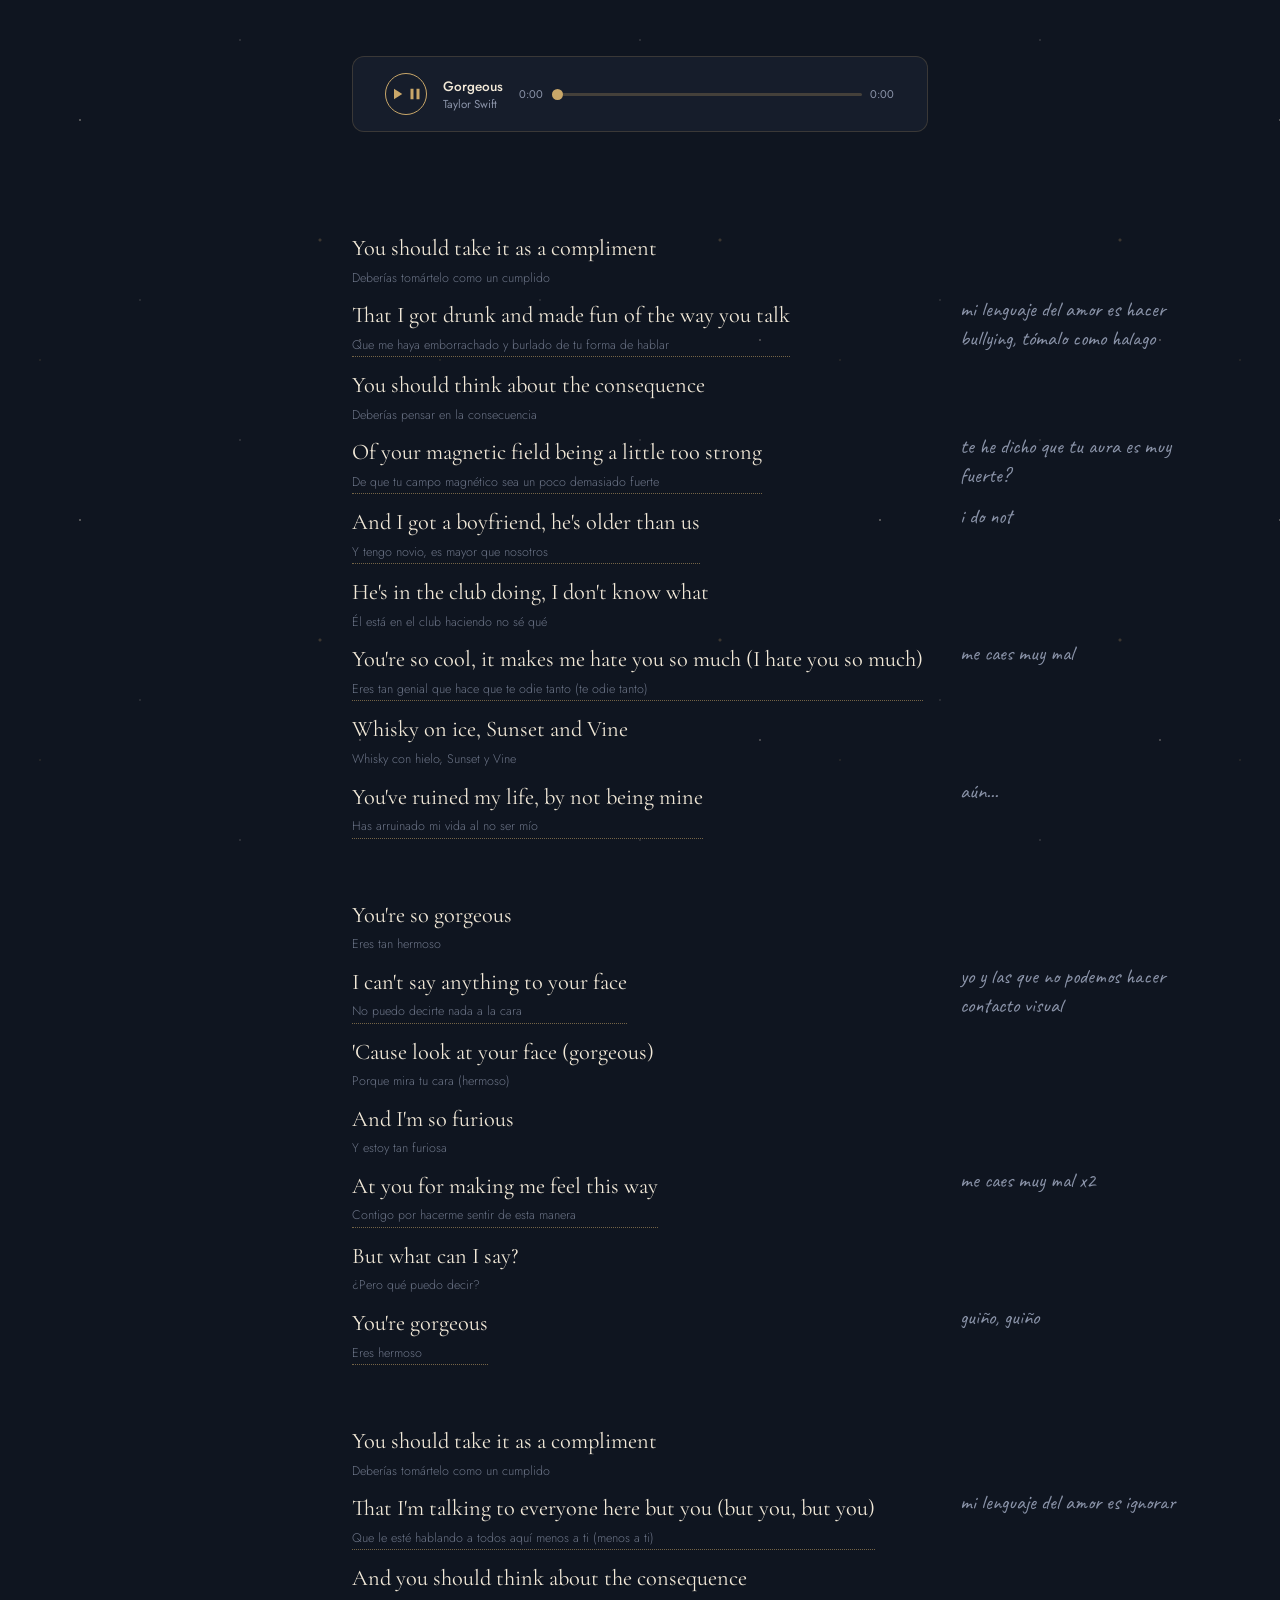
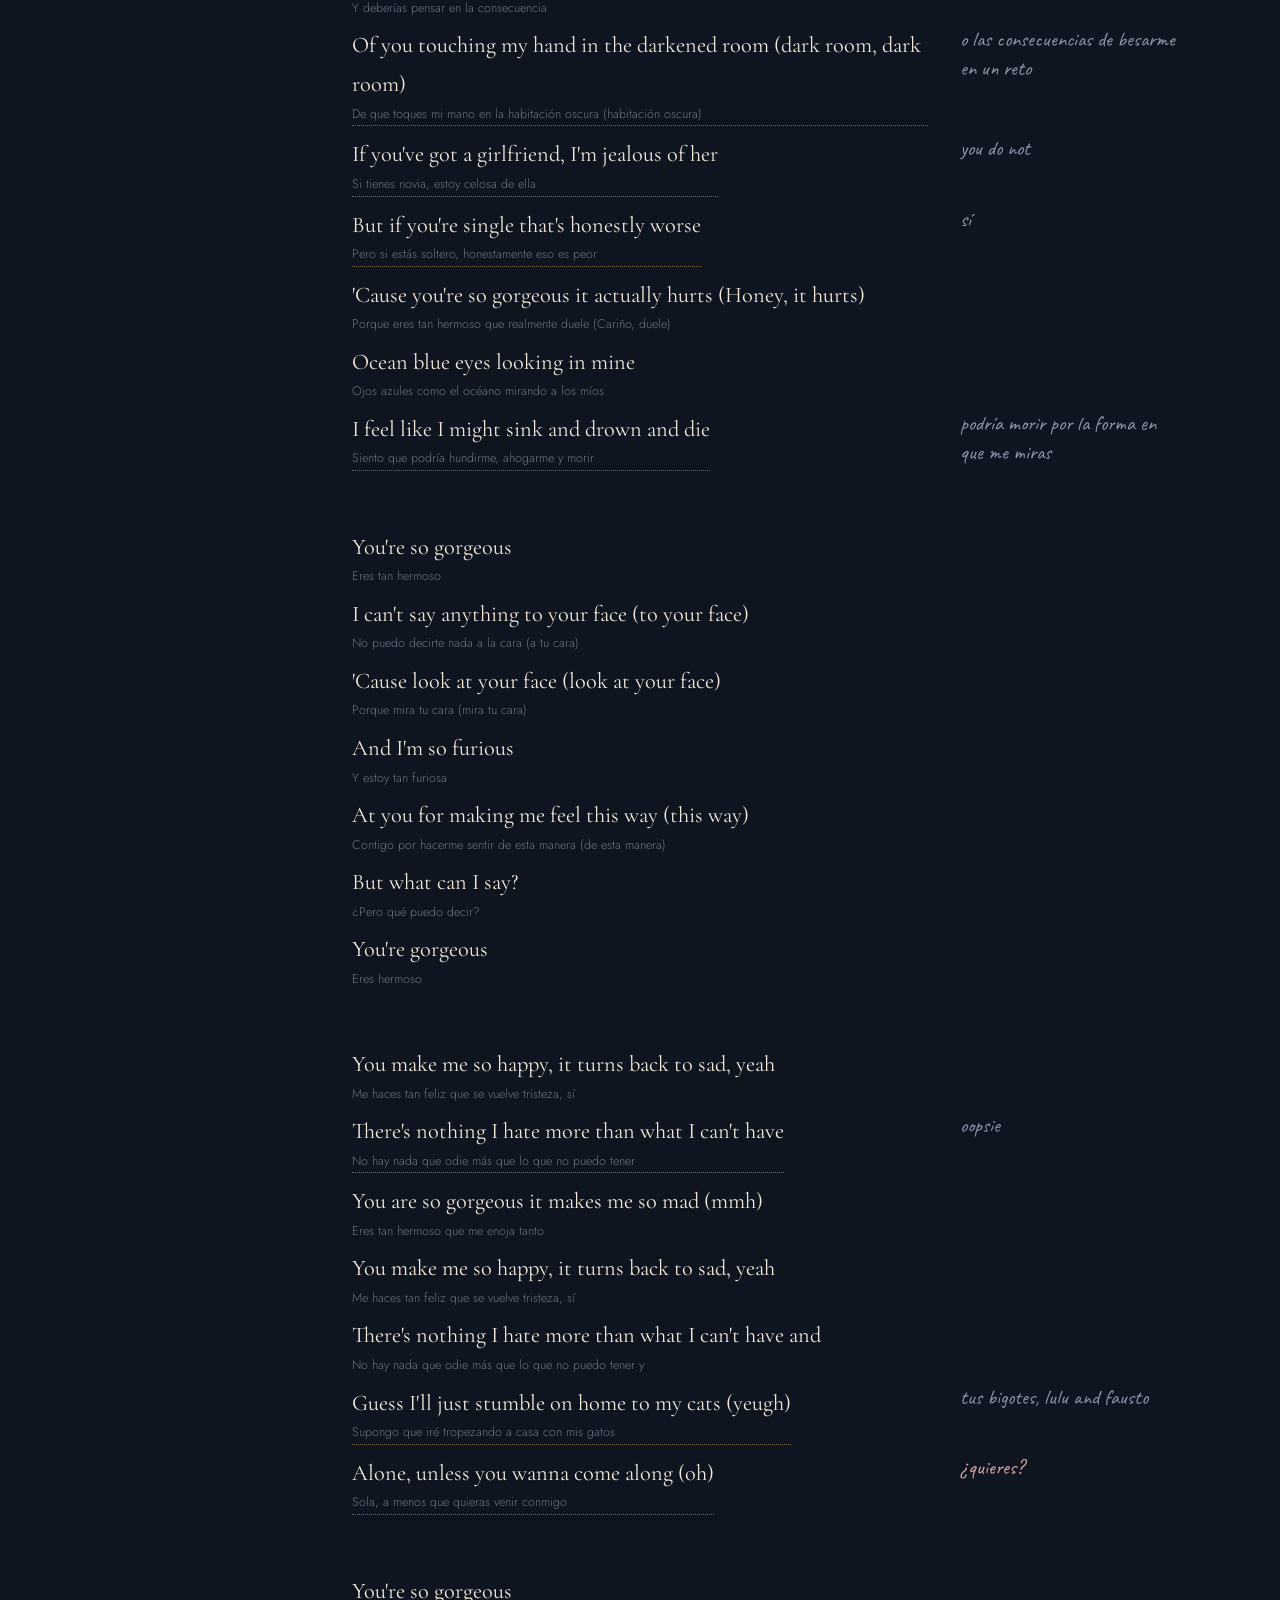
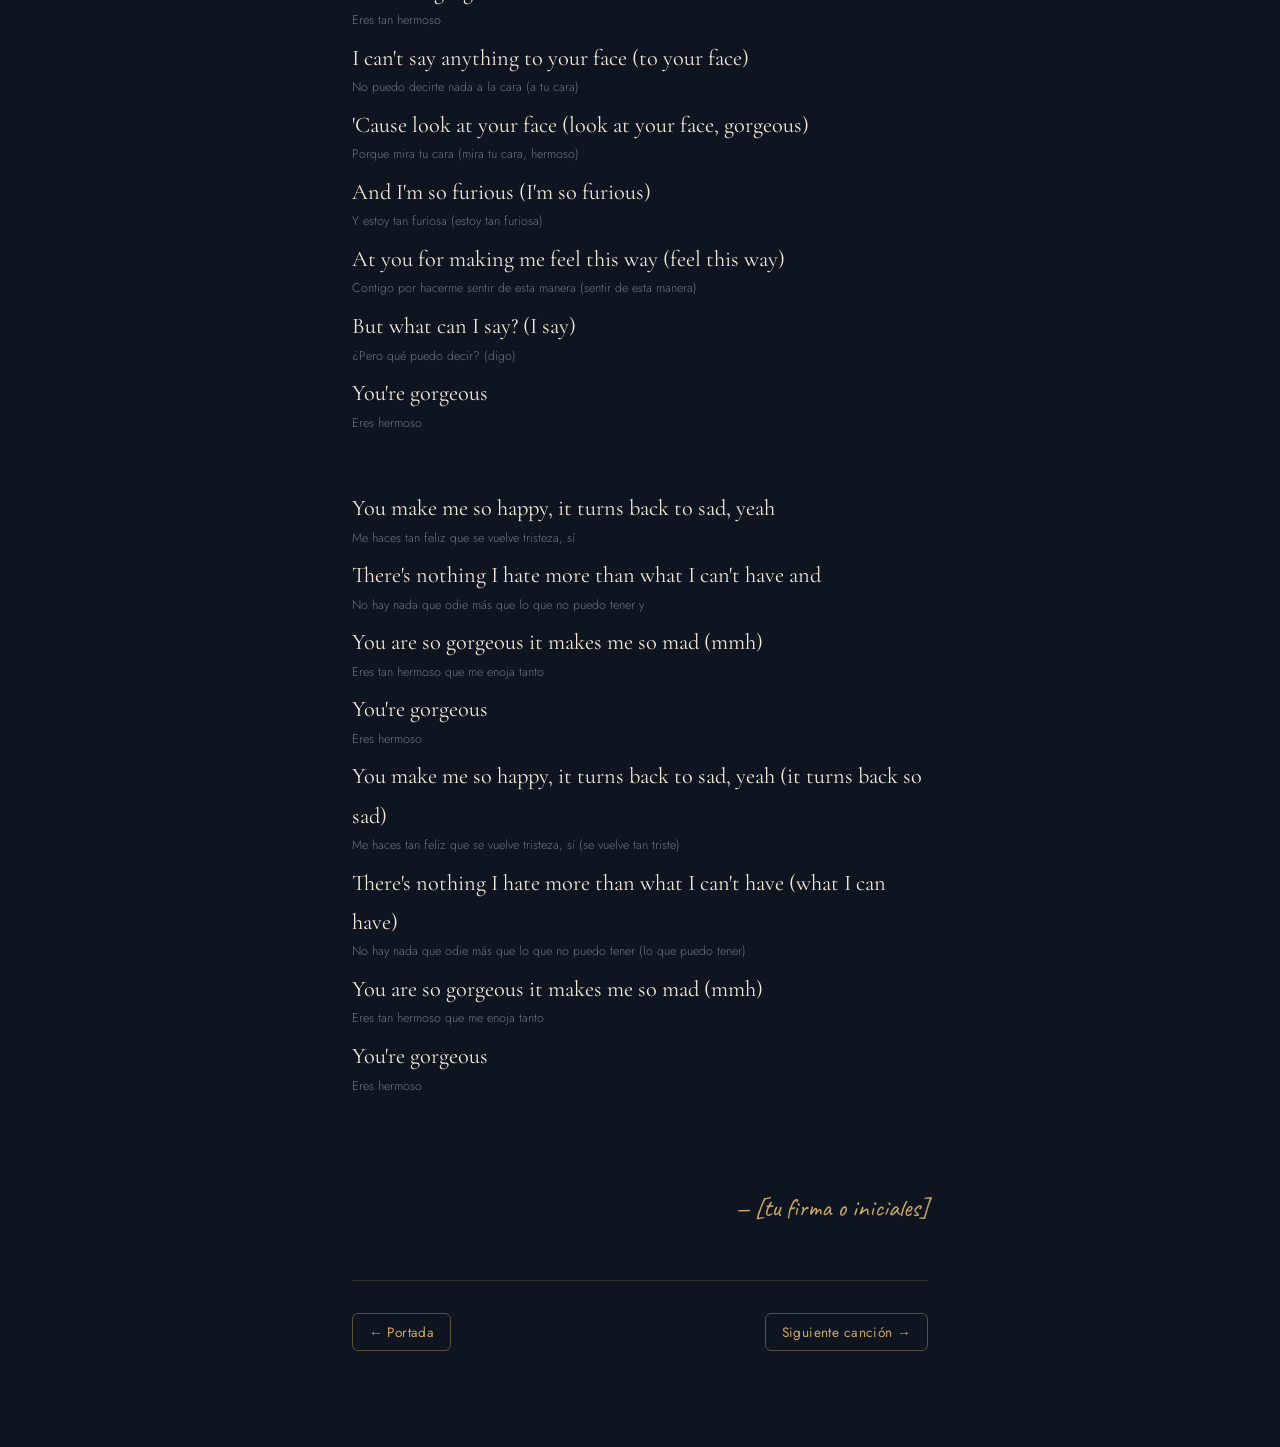
==== cancion-1.html @ 50fd56db "Add files via upload" ====
<!DOCTYPE html>
<html lang="es">
<head>
<meta charset="UTF-8">
<meta name="viewport" content="width=device-width, initial-scale=1.0">
<title>Carta musical — canción 1</title>

<link rel="preconnect" href="https://fonts.googleapis.com">
<link href="https://fonts.googleapis.com/css2?family=Cormorant+Garamond:ital,wght@0,400;0,500;0,600;1,400;1,500&family=Caveat:wght@400;600;700&family=Jost:wght@300;400;500&display=swap" rel="stylesheet">

<link rel="stylesheet" href="style.css">

<!-- Salvaguarda: si JavaScript no carga, el contenido queda visible igual. -->
<script>document.documentElement.classList.add('js');</script>
</head>
<body>

  <div class="fondo-estrellas" aria-hidden="true"></div>

  <main id="carta" class="carta carta--visible">

    <!-- ============================================= -->
    <!-- REPRODUCTOR DE AUDIO                           -->
    <!-- ============================================= -->
    <div class="reproductor" id="reproductor">
      <audio id="audio" src="gorgeous.m4a" preload="metadata"></audio> <!-- CAMBIA la ruta del archivo -->

      <button id="btn-play" class="reproductor__play" aria-label="Reproducir">
        <svg class="icono-play" viewBox="0 0 24 24" width="18" height="18"><path d="M8 5v14l11-7z" fill="currentColor"/></svg>
        <svg class="icono-pausa" viewBox="0 0 24 24" width="18" height="18" hidden><path d="M6 5h4v14H6zM14 5h4v14h-4z" fill="currentColor"/></svg>
      </button>

      <div class="reproductor__info">
        <p class="reproductor__cancion">Gorgeous</p> <!-- CAMBIA -->
        <p class="reproductor__artista">Taylor Swift</p> <!-- CAMBIA -->
      </div>

      <div class="reproductor__barra">
        <span class="reproductor__tiempo" id="tiempo-actual">0:00</span>
        <input type="range" id="progreso" class="reproductor__progreso" value="0" min="0" max="100" aria-label="Progreso de la canción">
        <span class="reproductor__tiempo" id="tiempo-total">0:00</span>
      </div>
    </div>

    <!-- ============================================= -->
    <!-- LETRA CON NOTAS AL MARGEN                      -->
    <!-- Cada .estrofa agrupa versos.                   -->
    <!-- Un verso con nota lleva la clase "verso--nota" -->
    <!-- y un <aside class="nota"> justo después,        -->
    <!-- vinculados por data-nota (mismo valor en ambos) -->
    <!-- ============================================= -->
    <section class="letra">

       <div class="estrofa">
         <p class="verso">You should take it as a compliment<span class="traduccion">Deberías tomártelo como un cumplido</span></p>
         <p class="verso verso--nota" data-nota="1">That I got drunk and made fun of the way you talk<span class="traduccion">Que me haya emborrachado y burlado de tu forma de hablar</span></p>
         <aside class="nota" data-nota="1">mi lenguaje del amor es hacer bullying, tómalo como halago</aside>
         <p class="verso">You should think about the consequence<span class="traduccion">Deberías pensar en la consecuencia</span></p>
         <p class="verso verso--nota" data-nota="2">Of your magnetic field being a little too strong<span class="traduccion">De que tu campo magnético sea un poco demasiado fuerte</span></p>
         <aside class="nota" data-nota="2">te he dicho que tu aura es muy fuerte?</aside>
         <p class="verso verso--nota" data-nota="3">And I got a boyfriend, he's older than us<span class="traduccion">Y tengo novio, es mayor que nosotros</span></p>
         <aside class="nota" data-nota="3">i do not</aside>
         <p class="verso">He's in the club doing, I don't know what<span class="traduccion">Él está en el club haciendo no sé qué</span></p>
         <p class="verso verso--nota" data-nota="4">You're so cool, it makes me hate you so much (I hate you so much)<span class="traduccion">Eres tan genial que hace que te odie tanto (te odie tanto)</span></p>
         <aside class="nota" data-nota="4">me caes muy mal</aside>
         <p class="verso">Whisky on ice, Sunset and Vine<span class="traduccion">Whisky con hielo, Sunset y Vine</span></p>
         <p class="verso verso--nota" data-nota="5">You've ruined my life, by not being mine<span class="traduccion">Has arruinado mi vida al no ser mío</span></p>
         <aside class="nota" data-nota="5">aún...</aside>
       </div>
     
       <div class="estrofa">
         <p class="verso">You're so gorgeous<span class="traduccion">Eres tan hermoso</span></p>
         <p class="verso verso--nota" data-nota="6">I can't say anything to your face<span class="traduccion">No puedo decirte nada a la cara</span></p>
         <aside class="nota" data-nota="6">yo y las que no podemos hacer contacto visual</aside>
         <p class="verso">'Cause look at your face (gorgeous)<span class="traduccion">Porque mira tu cara (hermoso)</span></p>
         <p class="verso">And I'm so furious<span class="traduccion">Y estoy tan furiosa</span></p>
         <p class="verso verso--nota" data-nota="7">At you for making me feel this way<span class="traduccion">Contigo por hacerme sentir de esta manera</span></p>
         <aside class="nota" data-nota="7">me caes muy mal x2</aside>
         <p class="verso">But what can I say?<span class="traduccion">¿Pero qué puedo decir?</span></p>
         <p class="verso verso--nota" data-nota="8">You're gorgeous<span class="traduccion">Eres hermoso</span></p>
         <aside class="nota" data-nota="8">guiño, guiño</aside>
       </div>
     
       <div class="estrofa">
         <p class="verso">You should take it as a compliment<span class="traduccion">Deberías tomártelo como un cumplido</span></p>
         <p class="verso verso--nota" data-nota="9">That I'm talking to everyone here but you (but you, but you)<span class="traduccion">Que le esté hablando a todos aquí menos a ti (menos a ti)</span></p>
         <aside class="nota" data-nota="9">mi lenguaje del amor es ignorar</aside>
         <p class="verso">And you should think about the consequence<span class="traduccion">Y deberías pensar en la consecuencia</span></p>
         <p class="verso verso--nota" data-nota="10">Of you touching my hand in the darkened room (dark room, dark room)<span class="traduccion">De que toques mi mano en la habitación oscura (habitación oscura)</span></p>
         <aside class="nota" data-nota="10">o las consecuencias de besarme en un reto</aside>
         <p class="verso verso--nota" data-nota="11">If you've got a girlfriend, I'm jealous of her<span class="traduccion">Si tienes novia, estoy celosa de ella</span></p>
         <aside class="nota" data-nota="11">you do not</aside>
         <p class="verso verso--nota" data-nota="12">But if you're single that's honestly worse<span class="traduccion">Pero si estás soltero, honestamente eso es peor</span></p>
         <aside class="nota" data-nota="12">sí</aside>
         <p class="verso">'Cause you're so gorgeous it actually hurts (Honey, it hurts)<span class="traduccion">Porque eres tan hermoso que realmente duele (Cariño, duele)</span></p>
         <p class="verso">Ocean blue eyes looking in mine<span class="traduccion">Ojos azules como el océano mirando a los míos</span></p>
         <p class="verso verso--nota" data-nota="13">I feel like I might sink and drown and die<span class="traduccion">Siento que podría hundirme, ahogarme y morir</span></p>
         <aside class="nota" data-nota="13">podría morir por la forma en que me miras</aside>
       </div>
     
       <!-- Coro repetido: mismo patrón que la primera estrofa de coro, sin notas nuevas -->
       <div class="estrofa">
         <p class="verso">You're so gorgeous<span class="traduccion">Eres tan hermoso</span></p>
         <p class="verso">I can't say anything to your face (to your face)<span class="traduccion">No puedo decirte nada a la cara (a tu cara)</span></p>
         <p class="verso">'Cause look at your face (look at your face)<span class="traduccion">Porque mira tu cara (mira tu cara)</span></p>
         <p class="verso">And I'm so furious<span class="traduccion">Y estoy tan furiosa</span></p>
         <p class="verso">At you for making me feel this way (this way)<span class="traduccion">Contigo por hacerme sentir de esta manera (de esta manera)</span></p>
         <p class="verso">But what can I say?<span class="traduccion">¿Pero qué puedo decir?</span></p>
         <p class="verso">You're gorgeous<span class="traduccion">Eres hermoso</span></p>
       </div>
     
       <div class="estrofa">
         <p class="verso">You make me so happy, it turns back to sad, yeah<span class="traduccion">Me haces tan feliz que se vuelve tristeza, sí</span></p>
         <p class="verso verso--nota" data-nota="14">There's nothing I hate more than what I can't have<span class="traduccion">No hay nada que odie más que lo que no puedo tener</span></p>
         <aside class="nota" data-nota="14">oopsie</aside>
         <p class="verso">You are so gorgeous it makes me so mad (mmh)<span class="traduccion">Eres tan hermoso que me enoja tanto</span></p>
         <p class="verso">You make me so happy, it turns back to sad, yeah<span class="traduccion">Me haces tan feliz que se vuelve tristeza, sí</span></p>
         <p class="verso">There's nothing I hate more than what I can't have and<span class="traduccion">No hay nada que odie más que lo que no puedo tener y</span></p>
         <p class="verso verso--nota" data-nota="15">Guess I'll just stumble on home to my cats (yeugh)<span class="traduccion">Supongo que iré tropezando a casa con mis gatos</span></p>
         <aside class="nota" data-nota="15">tus bigotes, lulu and fausto</aside>
         <p class="verso verso--nota" data-nota="16">Alone, unless you wanna come along (oh)<span class="traduccion">Sola, a menos que quieras venir conmigo</span></p>
         <aside class="nota nota--resaltada" data-nota="16">¿quieres?</aside>
       </div>
     
       <!-- Coro final y outro -->
       <div class="estrofa">
         <p class="verso">You're so gorgeous<span class="traduccion">Eres tan hermoso</span></p>
         <p class="verso">I can't say anything to your face (to your face)<span class="traduccion">No puedo decirte nada a la cara (a tu cara)</span></p>
         <p class="verso">'Cause look at your face (look at your face, gorgeous)<span class="traduccion">Porque mira tu cara (mira tu cara, hermoso)</span></p>
         <p class="verso">And I'm so furious (I'm so furious)<span class="traduccion">Y estoy tan furiosa (estoy tan furiosa)</span></p>
         <p class="verso">At you for making me feel this way (feel this way)<span class="traduccion">Contigo por hacerme sentir de esta manera (sentir de esta manera)</span></p>
         <p class="verso">But what can I say? (I say)<span class="traduccion">¿Pero qué puedo decir? (digo)</span></p>
         <p class="verso">You're gorgeous<span class="traduccion">Eres hermoso</span></p>
       </div>
     
       <div class="estrofa">
         <p class="verso">You make me so happy, it turns back to sad, yeah<span class="traduccion">Me haces tan feliz que se vuelve tristeza, sí</span></p>
         <p class="verso">There's nothing I hate more than what I can't have and<span class="traduccion">No hay nada que odie más que lo que no puedo tener y</span></p>
         <p class="verso">You are so gorgeous it makes me so mad (mmh)<span class="traduccion">Eres tan hermoso que me enoja tanto</span></p>
         <p class="verso">You're gorgeous<span class="traduccion">Eres hermoso</span></p>
         <p class="verso">You make me so happy, it turns back to sad, yeah (it turns back so sad)<span class="traduccion">Me haces tan feliz que se vuelve tristeza, sí (se vuelve tan triste)</span></p>
         <p class="verso">There's nothing I hate more than what I can't have (what I can have)<span class="traduccion">No hay nada que odie más que lo que no puedo tener (lo que puedo tener)</span></p>
         <p class="verso">You are so gorgeous it makes me so mad (mmh)<span class="traduccion">Eres tan hermoso que me enoja tanto</span></p>
         <p class="verso">You're gorgeous<span class="traduccion">Eres hermoso</span></p>
       </div>
     
     </section>

    <!-- Cierre de la carta -->
    <footer class="carta__cierre">
      <p class="carta__firma">— [tu firma o iniciales]</p> <!-- CAMBIA -->
    </footer>

    <!-- Navegación entre canciones del mixtape.
         CAMBIA el href si le pones otro nombre al archivo de la siguiente canción. -->
    <nav class="navegacion">
      <a href="index.html" class="navegacion__anterior">← Portada</a>
      <a href="cancion-2.html" class="navegacion__siguiente">Siguiente canción →</a>
    </nav>

  </main>

<script src="script.js"></script>
</body>
</html>
---- style.css ----
/* =================================================================
   CARTA MUSICAL — style.css
   Paleta: nocturno íntimo (azul tinta + dorado tenue + rosa polvo)
   ================================================================= */

/* -----------------------------------------------------------------
   1. VARIABLES DE DISEÑO
   Cambia estos valores para ajustar toda la paleta y tipografía
   desde un solo lugar.
   ----------------------------------------------------------------- */
:root {
  /* Colores */
  --azul-tinta:      #0f1520; /* fondo base */
  --azul-pizarra:    #161d2b; /* fondo de tarjetas / reproductor */
  --dorado:          #c9a769; /* acentos, líneas, sello */
  --crema:           #f2e9d8; /* texto principal */
  --gris-azulado:    #8a93a8; /* texto secundario */
  --rosa-polvo:      #d9a5a0; /* acento de nota resaltada */

  /* Tipografías */
  --fuente-versos:   'Cormorant Garamond', serif;
  --fuente-notas:    'Caveat', cursive;
  --fuente-interfaz: 'Jost', sans-serif;

  /* Ritmo de espaciado */
  --espacio-xs: 0.5rem;
  --espacio-s:  1rem;
  --espacio-m:  2rem;
  --espacio-l:  3.5rem;
  --espacio-xl: 6rem;

  /* Transiciones */
  --ease-suave: cubic-bezier(0.22, 1, 0.36, 1);
}

/* -----------------------------------------------------------------
   2. RESET BÁSICO
   ----------------------------------------------------------------- */
* { margin: 0; padding: 0; box-sizing: border-box; }

html { scroll-behavior: smooth; }

body {
  background: var(--azul-tinta);
  color: var(--crema);
  font-family: var(--fuente-interfaz);
  min-height: 100vh;
  overflow-x: hidden;
  position: relative;
}

/* Respeta la preferencia de reducir movimiento */
@media (prefers-reduced-motion: reduce) {
  *, *::before, *::after {
    animation-duration: 0.01ms !important;
    animation-iteration-count: 1 !important;
    transition-duration: 0.01ms !important;
    scroll-behavior: auto !important;
  }
}

/* -----------------------------------------------------------------
   3. FONDO DE ESTRELLAS
   Textura sutil generada con gradientes radiales repetidos,
   sin necesidad de imágenes externas.
   ----------------------------------------------------------------- */
.fondo-estrellas {
  position: fixed;
  inset: 0;
  z-index: 0;
  pointer-events: none;
  background-image:
    radial-gradient(1.5px 1.5px at 20% 30%, rgba(242,233,216,0.5) 50%, transparent 100%),
    radial-gradient(1px 1px at 60% 10%, rgba(242,233,216,0.35) 50%, transparent 100%),
    radial-gradient(2px 2px at 80% 60%, rgba(201,167,105,0.4) 50%, transparent 100%),
    radial-gradient(1px 1px at 35% 75%, rgba(242,233,216,0.3) 50%, transparent 100%),
    radial-gradient(1.5px 1.5px at 90% 85%, rgba(242,233,216,0.4) 50%, transparent 100%),
    radial-gradient(1px 1px at 10% 90%, rgba(201,167,105,0.3) 50%, transparent 100%);
  background-repeat: repeat;
  background-size: 400px 400px;
  opacity: 0.6;
}

/* =================================================================
   4. PANTALLA 1 — SOBRE SELLADO
   ================================================================= */
.sobre {
  position: relative;
  z-index: 1;
  min-height: 100vh;
  display: flex;
  flex-direction: column;
  align-items: center;
  justify-content: center;
  gap: var(--espacio-m);
  transition: opacity 0.8s var(--ease-suave), visibility 0.8s var(--ease-suave);
}

.sobre--oculto {
  opacity: 0;
  visibility: hidden;
  pointer-events: none;
}

.sobre__cuerpo {
  position: relative;
  width: min(280px, 70vw);
  aspect-ratio: 3 / 2;
}

/* --- Encabezado dentro del sobre: fecha, título, dedicatoria --- */
.sobre__encabezado {
  text-align: center;
  max-width: 480px;
  padding: 0 var(--espacio-m);
}

.sobre__fecha {
  font-family: var(--fuente-interfaz);
  font-size: 0.75rem;
  letter-spacing: 0.1em;
  text-transform: uppercase;
  color: var(--gris-azulado);
  margin-bottom: var(--espacio-s);
}

.sobre__titulo {
  font-family: var(--fuente-versos);
  font-weight: 500;
  font-size: clamp(1.8rem, 5vw, 2.5rem);
  color: var(--crema);
  margin-bottom: var(--espacio-xs);
}

.sobre__subtitulo {
  font-family: var(--fuente-notas);
  font-size: 1.4rem;
  color: var(--dorado);
  margin-bottom: var(--espacio-s);
}

.sobre__dedicatoria {
  font-family: var(--fuente-versos);
  font-style: italic;
  font-size: 1.05rem;
  color: var(--gris-azulado);
  line-height: 1.6;
  max-width: 42ch;
  margin: 0 auto;
}

/* El cuerpo del sobre: un rectángulo con textura de papel oscuro */
.sobre__cuerpo::before {
  content: '';
  position: absolute;
  inset: 0;
  background: linear-gradient(155deg, #1a2233, #131a27);
  border: 1px solid rgba(201, 167, 105, 0.35);
  border-radius: 3px;
  box-shadow: 0 25px 60px -20px rgba(0,0,0,0.7);
}

/* La solapa triangular del sobre */
.sobre__solapa {
  position: absolute;
  top: 0;
  left: 0;
  width: 100%;
  height: 0;
  border-left: calc(min(280px, 70vw) / 2) solid transparent;
  border-right: calc(min(280px, 70vw) / 2) solid transparent;
  border-top: calc(min(280px, 70vw) * 0.62) solid #1e2740;
  filter: drop-shadow(0 8px 12px rgba(0,0,0,0.35));
}

/* El sello de cera, centrado sobre la unión de la solapa */
.sello {
  position: absolute;
  top: 50%;
  left: 50%;
  transform: translate(-50%, -50%);
  width: 64px;
  height: 64px;
  border-radius: 50%;
  border: none;
  background: radial-gradient(circle at 35% 30%, #b9503f, #7a2e22 75%);
  box-shadow:
    0 6px 14px rgba(0,0,0,0.5),
    inset 0 -4px 8px rgba(0,0,0,0.35),
    inset 0 3px 6px rgba(255,255,255,0.15);
  cursor: pointer;
  display: flex;
  align-items: center;
  justify-content: center;
  z-index: 2;
  transition: transform 0.3s var(--ease-suave);
}

.sello:hover { transform: translate(-50%, -50%) scale(1.06); }
.sello:focus-visible { outline: 2px solid var(--dorado); outline-offset: 4px; }

.sello__inicial {
  font-family: var(--fuente-versos);
  font-weight: 600;
  font-size: 1.6rem;
  color: rgba(242, 233, 216, 0.85);
}

/* Animación de ruptura: el sello se parte y se desvanece */
.sello--roto {
  animation: romper-sello 0.6s var(--ease-suave) forwards;
  pointer-events: none;
}

@keyframes romper-sello {
  0%   { transform: translate(-50%, -50%) scale(1); opacity: 1; }
  40%  { transform: translate(-50%, -50%) scale(1.15) rotate(-4deg); }
  100% { transform: translate(-50%, -50%) scale(0.4) rotate(8deg); opacity: 0; }
}

.sobre__pista {
  font-size: 0.8rem;
  letter-spacing: 0.08em;
  text-transform: uppercase;
  color: var(--gris-azulado);
}

/* =================================================================
   5. PANTALLA 2 — LA CARTA
   ================================================================= */
.carta {
  position: relative;
  z-index: 1;
  max-width: 640px;
  margin: 0 auto;
  padding: var(--espacio-l) var(--espacio-m) var(--espacio-xl);
  opacity: 0;
  transform: translateY(24px);
  transition: opacity 1s var(--ease-suave), transform 1s var(--ease-suave);
}

.carta--visible {
  opacity: 1;
  transform: translateY(0);
}

/* --- Reproductor --- */
.reproductor {
  display: flex;
  align-items: center;
  gap: var(--espacio-s);
  background: var(--azul-pizarra);
  border: 1px solid rgba(201, 167, 105, 0.2);
  border-radius: 12px;
  padding: var(--espacio-s) var(--espacio-m);
  margin-bottom: var(--espacio-xl);
  position: sticky;
  top: var(--espacio-s);
  backdrop-filter: blur(6px);
  z-index: 5;
}

.reproductor__play {
  flex-shrink: 0;
  width: 42px;
  height: 42px;
  border-radius: 50%;
  border: 1px solid var(--dorado);
  background: transparent;
  color: var(--dorado);
  display: flex;
  align-items: center;
  justify-content: center;
  cursor: pointer;
  transition: background 0.25s var(--ease-suave), color 0.25s var(--ease-suave);
}

.reproductor__play:hover {
  background: var(--dorado);
  color: var(--azul-tinta);
}

.reproductor__play:focus-visible { outline: 2px solid var(--dorado); outline-offset: 3px; }

.reproductor__info {
  flex-shrink: 0;
  min-width: 0;
  max-width: 110px;
}

.reproductor__cancion {
  font-size: 0.85rem;
  font-weight: 500;
  white-space: nowrap;
  overflow: hidden;
  text-overflow: ellipsis;
}

.reproductor__artista {
  font-size: 0.72rem;
  color: var(--gris-azulado);
  white-space: nowrap;
  overflow: hidden;
  text-overflow: ellipsis;
}

.reproductor__barra {
  flex: 1;
  display: flex;
  align-items: center;
  gap: var(--espacio-xs);
}

.reproductor__tiempo {
  font-size: 0.7rem;
  color: var(--gris-azulado);
  min-width: 2.2em;
}

.reproductor__progreso {
  flex: 1;
  -webkit-appearance: none;
  appearance: none;
  height: 3px;
  border-radius: 2px;
  background: rgba(201, 167, 105, 0.25);
  cursor: pointer;
}

.reproductor__progreso::-webkit-slider-thumb {
  -webkit-appearance: none;
  width: 11px;
  height: 11px;
  border-radius: 50%;
  background: var(--dorado);
  cursor: pointer;
}

.reproductor__progreso::-moz-range-thumb {
  width: 11px;
  height: 11px;
  border-radius: 50%;
  background: var(--dorado);
  border: none;
  cursor: pointer;
}

/* --- Letra --- */
.letra {
  display: flex;
  flex-direction: column;
  gap: var(--espacio-l);
}

.estrofa {
  display: flex;
  flex-direction: column;
  gap: var(--espacio-xs);
}

.verso {
  font-family: var(--fuente-versos);
  font-size: clamp(1.15rem, 2.4vw, 1.4rem);
  line-height: 1.75;
  color: var(--crema);
}

/* Animación de aparición al hacer scroll: SOLO se oculta de entrada si
   confirmamos (vía la clase "js" en <html>) que el script va a correr
   y a mostrarlo de nuevo. Si JS no carga, el verso queda visible siempre. */
html.js .verso {
  opacity: 0;
  transform: translateY(14px);
  transition: opacity 0.7s var(--ease-suave), transform 0.7s var(--ease-suave);
}

.verso--visible {
  opacity: 1;
  transform: translateY(0);
}

/* Se usa "html.js" también aquí para igualar y superar la especificidad
   de "html.js .verso" de arriba; si no, esta regla pierde el pulso
   y el verso se queda invisible aunque tenga la clase --visible. */
html.js .verso.verso--visible {
  opacity: 1;
  transform: translateY(0);
}

/* Verso con nota asociada: subrayado punteado dorado, sutil */
.verso--nota {
  position: relative;
  cursor: pointer;
  border-bottom: 1px dotted rgba(201, 167, 105, 0.55);
  padding-bottom: 2px;
  width: fit-content;
  transition: color 0.25s var(--ease-suave), border-color 0.25s var(--ease-suave);
}

/* Traducción pequeña debajo de cada verso, en la fuente de interfaz
   para diferenciarla visualmente de la letra original */
.traduccion {
  display: block;
  font-family: var(--fuente-interfaz);
  font-size: 0.78rem;
  font-weight: 300;
  font-style: normal;
  color: var(--gris-azulado);
  opacity: 0.75;
  margin-top: 0.15rem;
  line-height: 1.4;
}

.verso--nota:hover,
.verso--nota:focus-visible {
  color: var(--dorado);
  border-color: var(--dorado);
}

/* --- Notas --- */
.nota {
  font-family: var(--fuente-notas);
  font-size: 1.3rem;
  line-height: 1.4;
  color: var(--gris-azulado);
  max-width: 34ch;
}

/* Igual que con .verso: sin JS, la nota se ve directamente, sin toggle */
html.js .nota {
  opacity: 0;
  transform: translateY(8px);
  max-height: 0;
  overflow: hidden;
  transition: opacity 0.5s var(--ease-suave), transform 0.5s var(--ease-suave), max-height 0.5s var(--ease-suave);
}

.nota--abierta {
  opacity: 1;
  transform: translateY(0);
  max-height: 200px;
}

/* Mismo arreglo de especificidad que .verso--visible */
html.js .nota.nota--abierta {
  opacity: 1;
  transform: translateY(0);
  max-height: 200px;
}

.nota--resaltada { color: var(--rosa-polvo); }

/* En escritorio: las notas se mueven al margen derecho, como comentarios de Word */
@media (min-width: 900px) {
  .letra { position: relative; }

  .nota {
    position: absolute;
    left: calc(100% + var(--espacio-m));
    width: 220px;
    max-width: none;
    max-height: none;
    /* En escritorio la nota siempre existe en el flujo del margen;
       solo el opacity/transform controlan su aparición al hacer scroll */
  }
}

/* --- Recuerdos (imágenes / GIFs entre estrofas) --- */
.recuerdo {
  align-self: center;
  max-width: 240px;
  background: var(--crema);
  padding: var(--espacio-xs) var(--espacio-xs) var(--espacio-m);
  box-shadow: 0 20px 40px -15px rgba(0,0,0,0.6);
}

/* Igual que con .verso y .nota: sin JS, la imagen se ve directamente */
html.js .recuerdo {
  opacity: 0;
  transform: translateY(20px) rotate(0deg);
  transition: opacity 0.8s var(--ease-suave), transform 0.8s var(--ease-suave);
}

.recuerdo--visible { opacity: 1; }

/* Mismo arreglo de especificidad que .verso--visible y .nota--abierta */
html.js .recuerdo.recuerdo--visible { opacity: 1; }

.recuerdo--rotada-izq.recuerdo--visible { transform: rotate(-4deg); }
.recuerdo--rotada-der.recuerdo--visible { transform: rotate(3deg); }

html.js .recuerdo--rotada-izq.recuerdo--visible { transform: rotate(-4deg); }
html.js .recuerdo--rotada-der.recuerdo--visible { transform: rotate(3deg); }

.recuerdo img {
  width: 100%;
  display: block;
  filter: sepia(0.15) saturate(0.9);
}

.recuerdo figcaption {
  font-family: var(--fuente-notas);
  font-size: 1.1rem;
  color: #2a2620;
  text-align: center;
  margin-top: var(--espacio-xs);
}

/* --- Cierre --- */
.carta__cierre {
  margin-top: var(--espacio-xl);
  text-align: right;
}

.carta__firma {
  font-family: var(--fuente-notas);
  font-size: 1.6rem;
  color: var(--dorado);
}

/* --- Navegación entre canciones --- */
.navegacion {
  display: flex;
  justify-content: space-between;
  align-items: center;
  margin-top: var(--espacio-l);
  padding-top: var(--espacio-m);
  border-top: 1px solid rgba(201, 167, 105, 0.2);
}

.navegacion__anterior,
.navegacion__siguiente {
  font-family: var(--fuente-interfaz);
  font-size: 0.85rem;
  letter-spacing: 0.03em;
  color: var(--dorado);
  text-decoration: none;
  padding: var(--espacio-xs) var(--espacio-s);
  border: 1px solid rgba(201, 167, 105, 0.4);
  border-radius: 6px;
  transition: background 0.25s var(--ease-suave), color 0.25s var(--ease-suave);
}

.navegacion__anterior:hover,
.navegacion__siguiente:hover {
  background: var(--dorado);
  color: var(--azul-tinta);
}

/* Si solo hay un enlace (ej. "siguiente" en la primera página, sin "anterior"),
   lo empuja hacia la derecha en vez de dejarlo pegado a la izquierda */
.navegacion__siguiente:only-child {
  margin-left: auto;
}

/* =================================================================
   6. RESPONSIVE — ajustes para móvil
   ================================================================= */
@media (max-width: 899px) {
  .carta { padding-left: var(--espacio-s); padding-right: var(--espacio-s); }

  /* En móvil la nota aparece debajo del verso al tocarlo, no al margen */
  .nota {
    margin-top: var(--espacio-xs);
    margin-bottom: var(--espacio-s);
    border-left: 2px solid var(--dorado);
    padding-left: var(--espacio-s);
  }
}

@media (max-width: 420px) {
  .reproductor__info { max-width: 80px; }
  .sello { width: 56px; height: 56px; }
}
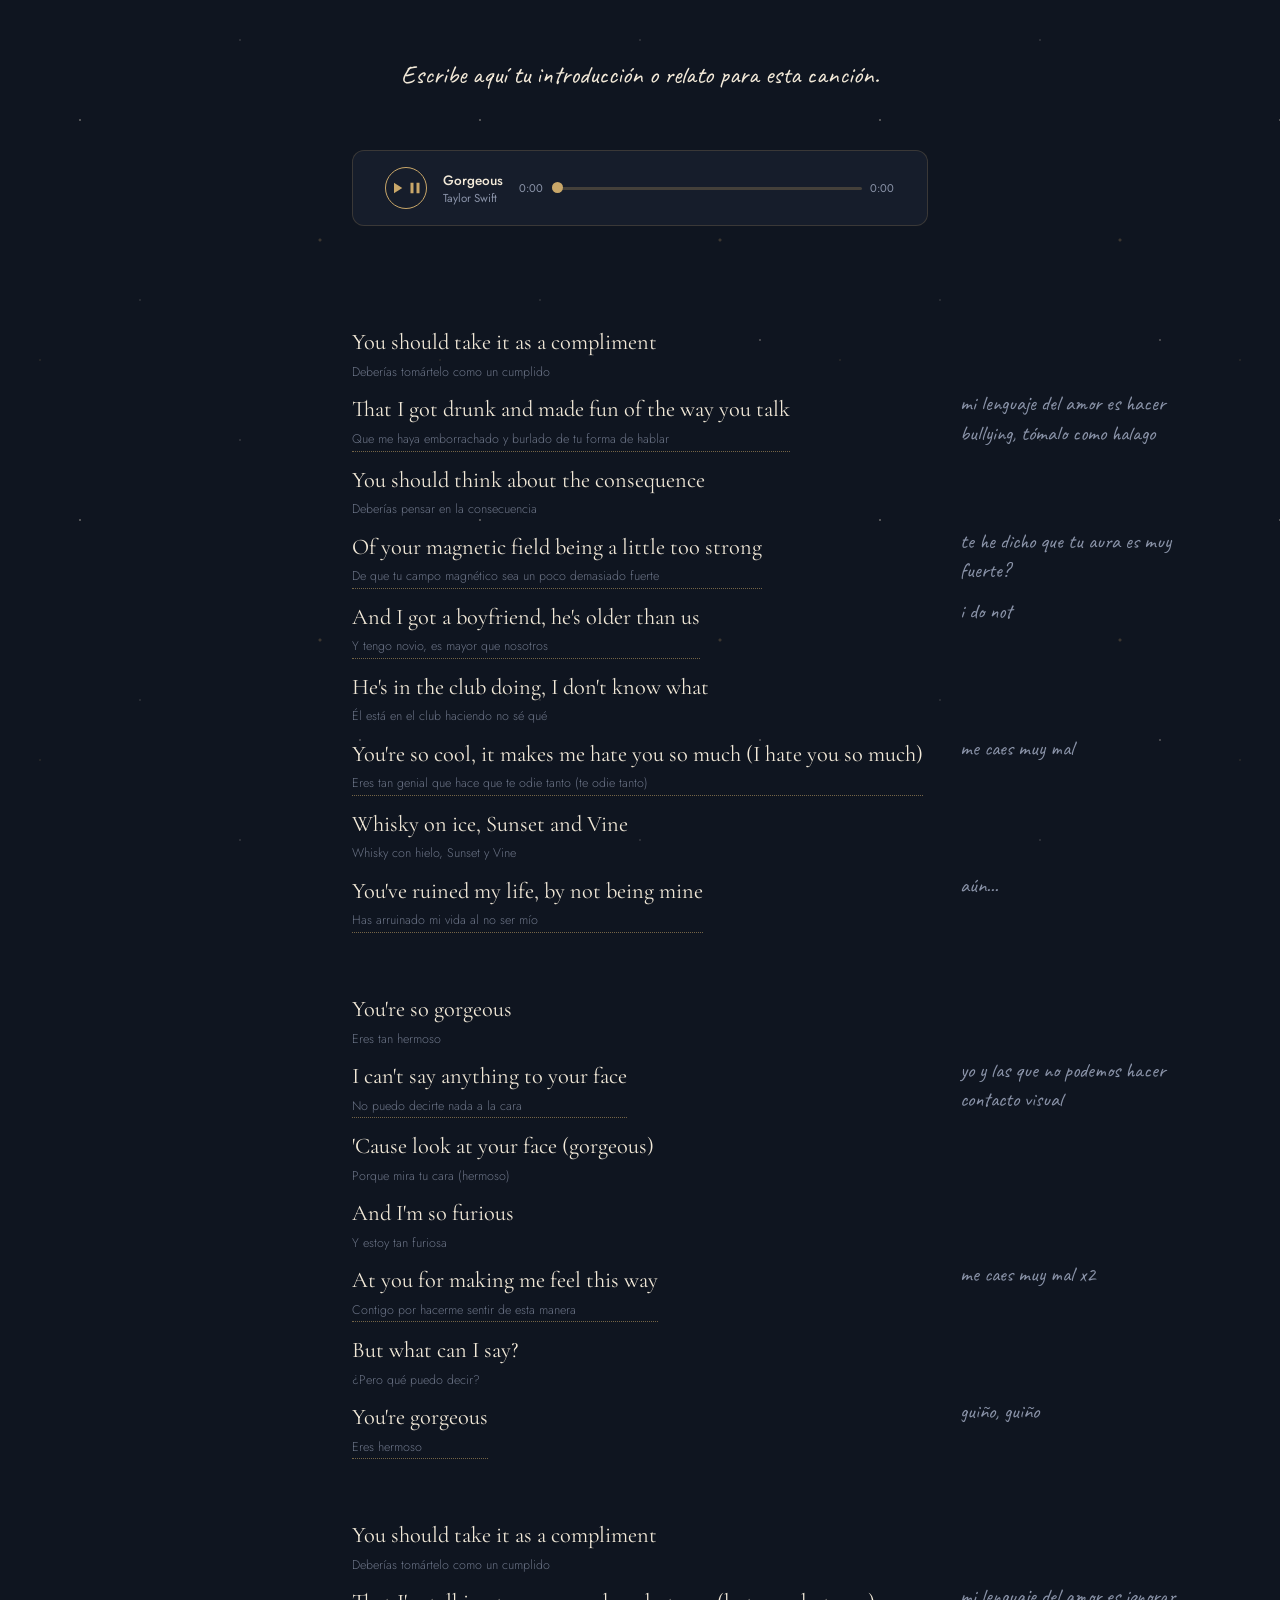
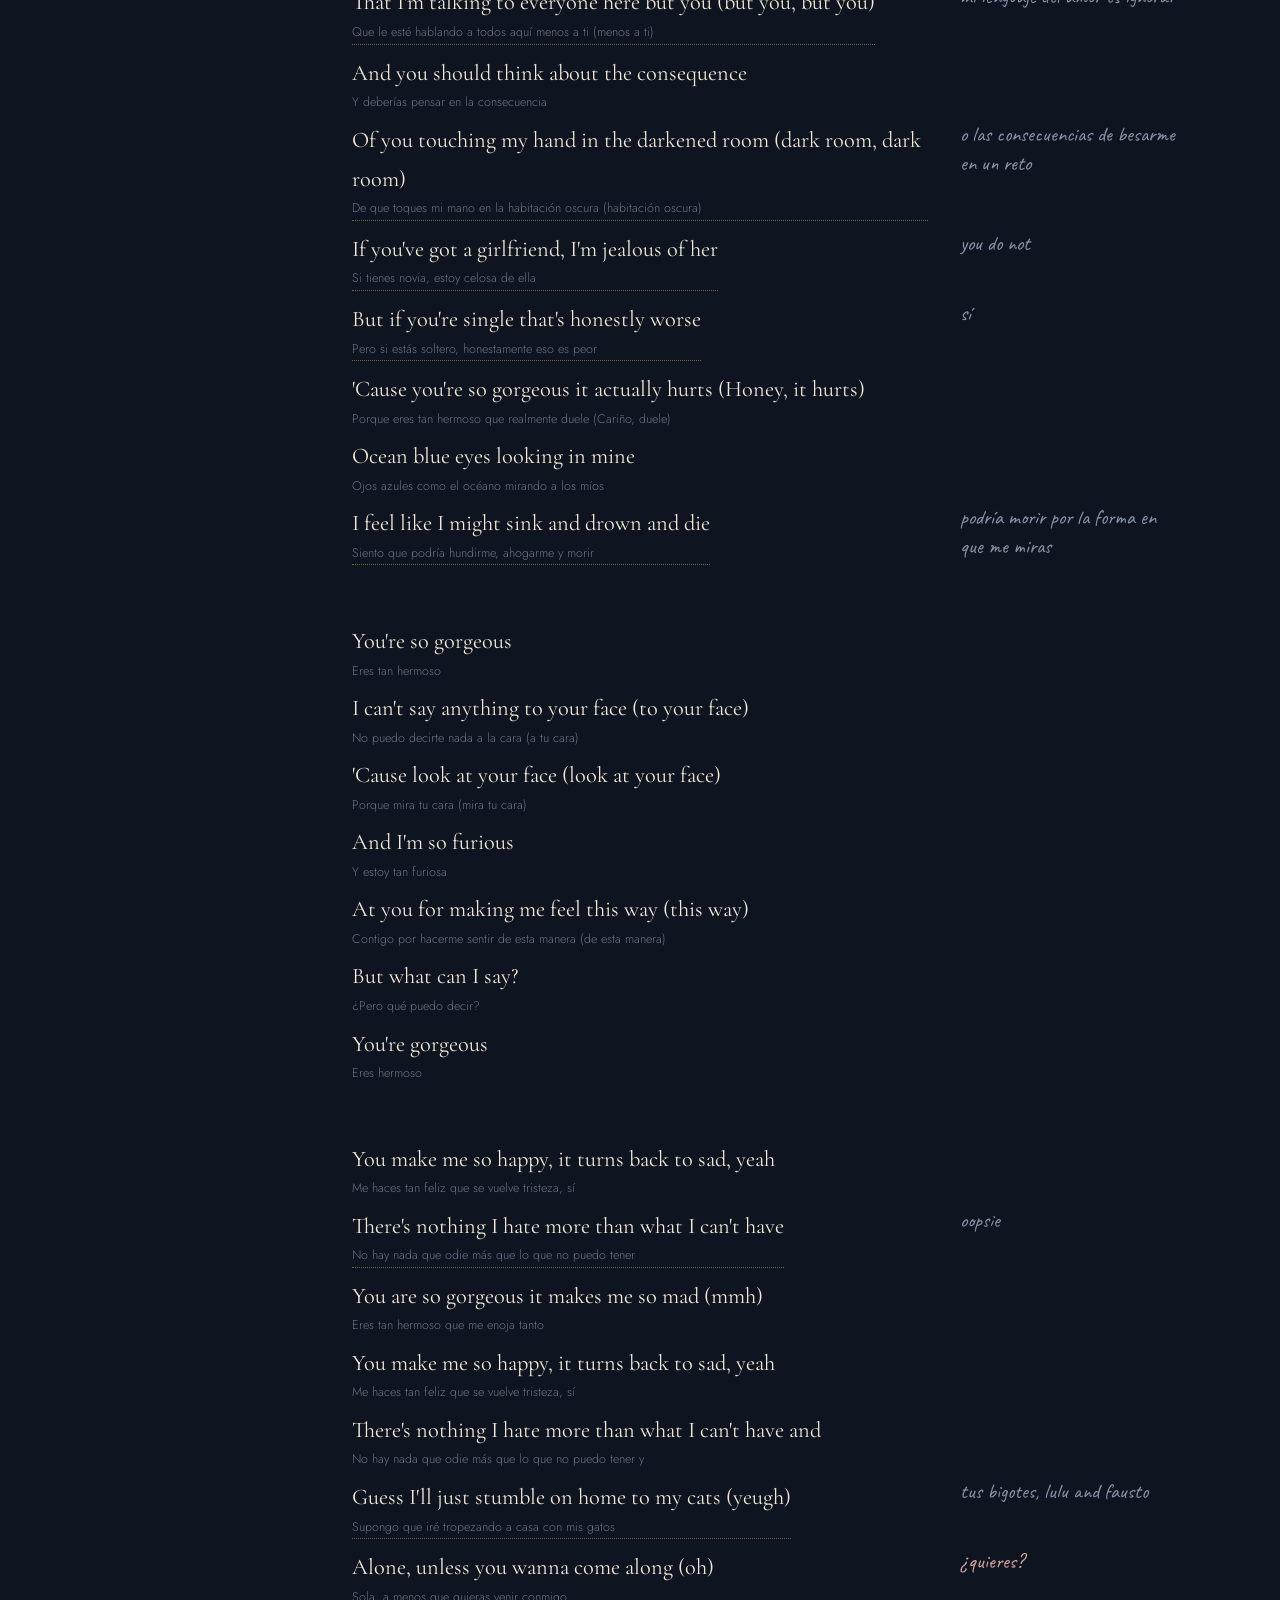
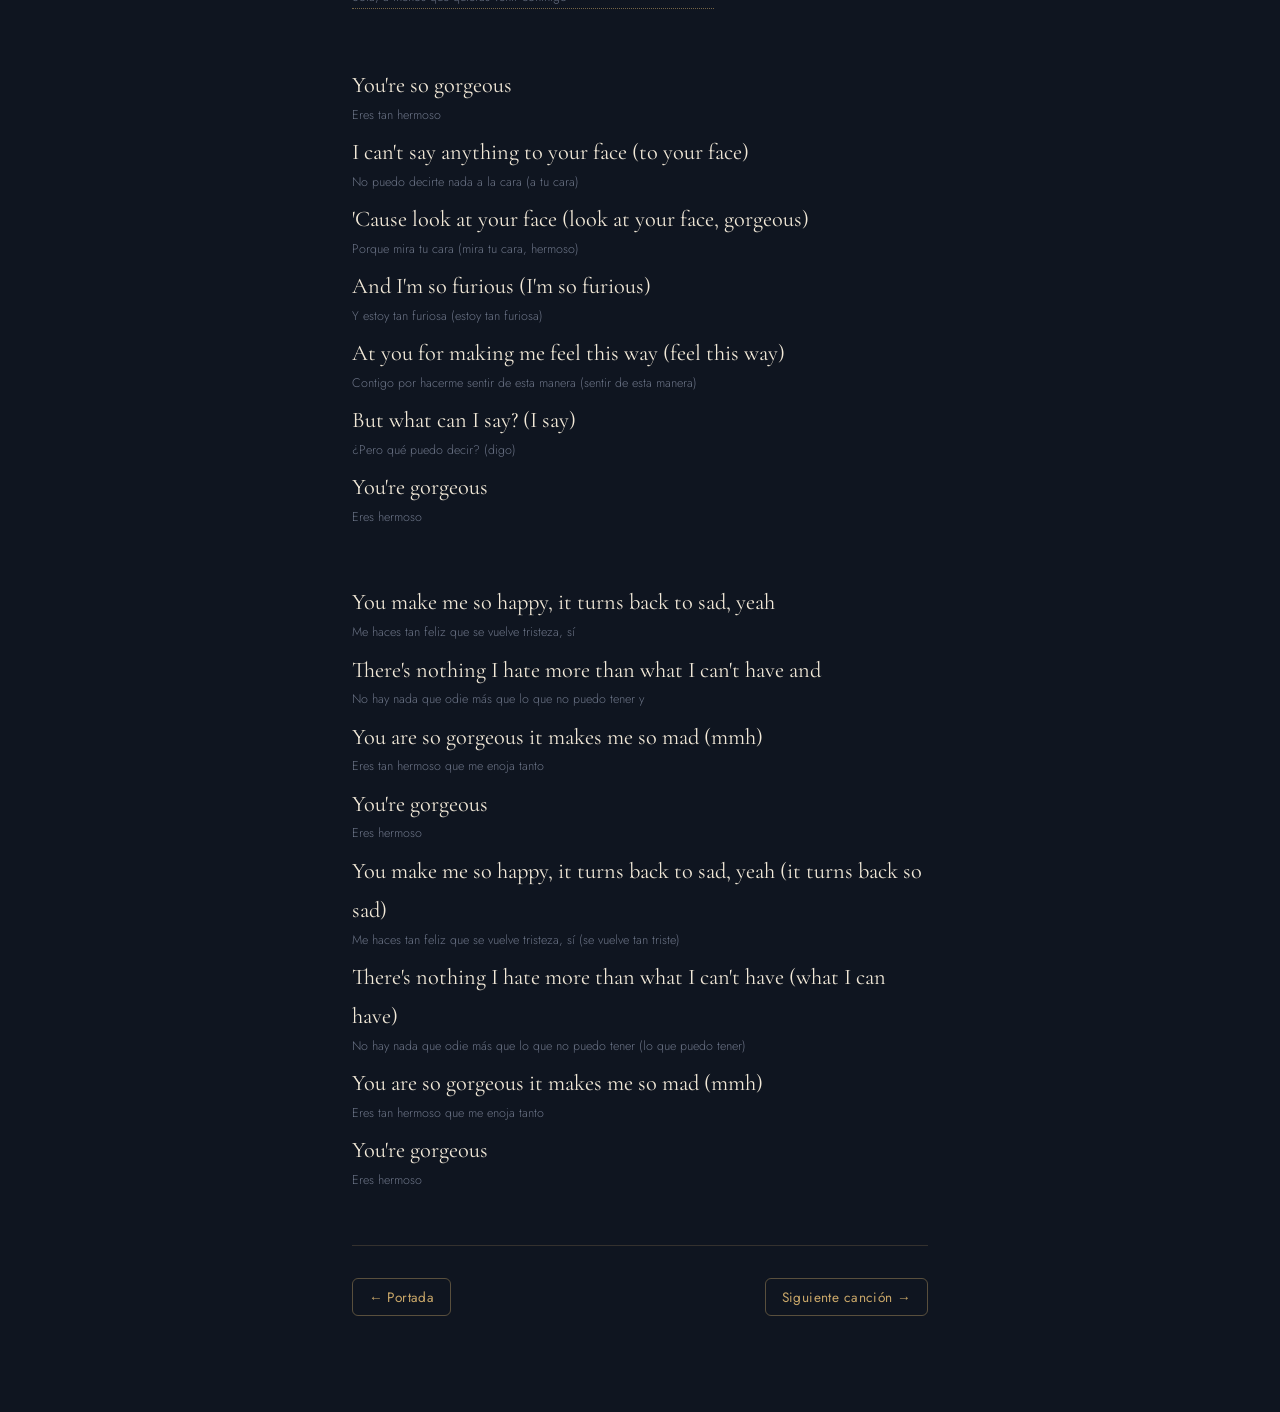
==== commit 2e7a8842: "Update song introduction and remove footer Removed footer section and added introduction placeholder" ====
--- a/cancion-1.html
+++ b/cancion-1.html
@@ -18,6 +18,10 @@
   <div class="fondo-estrellas" aria-hidden="true"></div>
 
   <main id="carta" class="carta carta--visible">
+
+  <p class="carta__relato">
+    Escribe aquí tu introducción o relato para esta canción.
+  </p>
 
     <!-- ============================================= -->
     <!-- REPRODUCTOR DE AUDIO                           -->
@@ -146,11 +150,6 @@
      
      </section>
 
-    <!-- Cierre de la carta -->
-    <footer class="carta__cierre">
-      <p class="carta__firma">— [tu firma o iniciales]</p> <!-- CAMBIA -->
-    </footer>
-
     <!-- Navegación entre canciones del mixtape.
          CAMBIA el href si le pones otro nombre al archivo de la siguiente canción. -->
     <nav class="navegacion">
--- a/style.css
+++ b/style.css
@@ -512,10 +512,15 @@
   text-align: right;
 }
 
-.carta__firma {
+/* Relato o introducción al inicio de cada canción */
+.carta__relato {
   font-family: var(--fuente-notas);
   font-size: 1.6rem;
-  color: var(--dorado);
+  line-height: 1.5;
+  color: var(--crema);
+  text-align: center;
+  max-width: 46ch;
+  margin: 0 auto var(--espacio-l);
 }
 
 /* --- Navegación entre canciones --- */
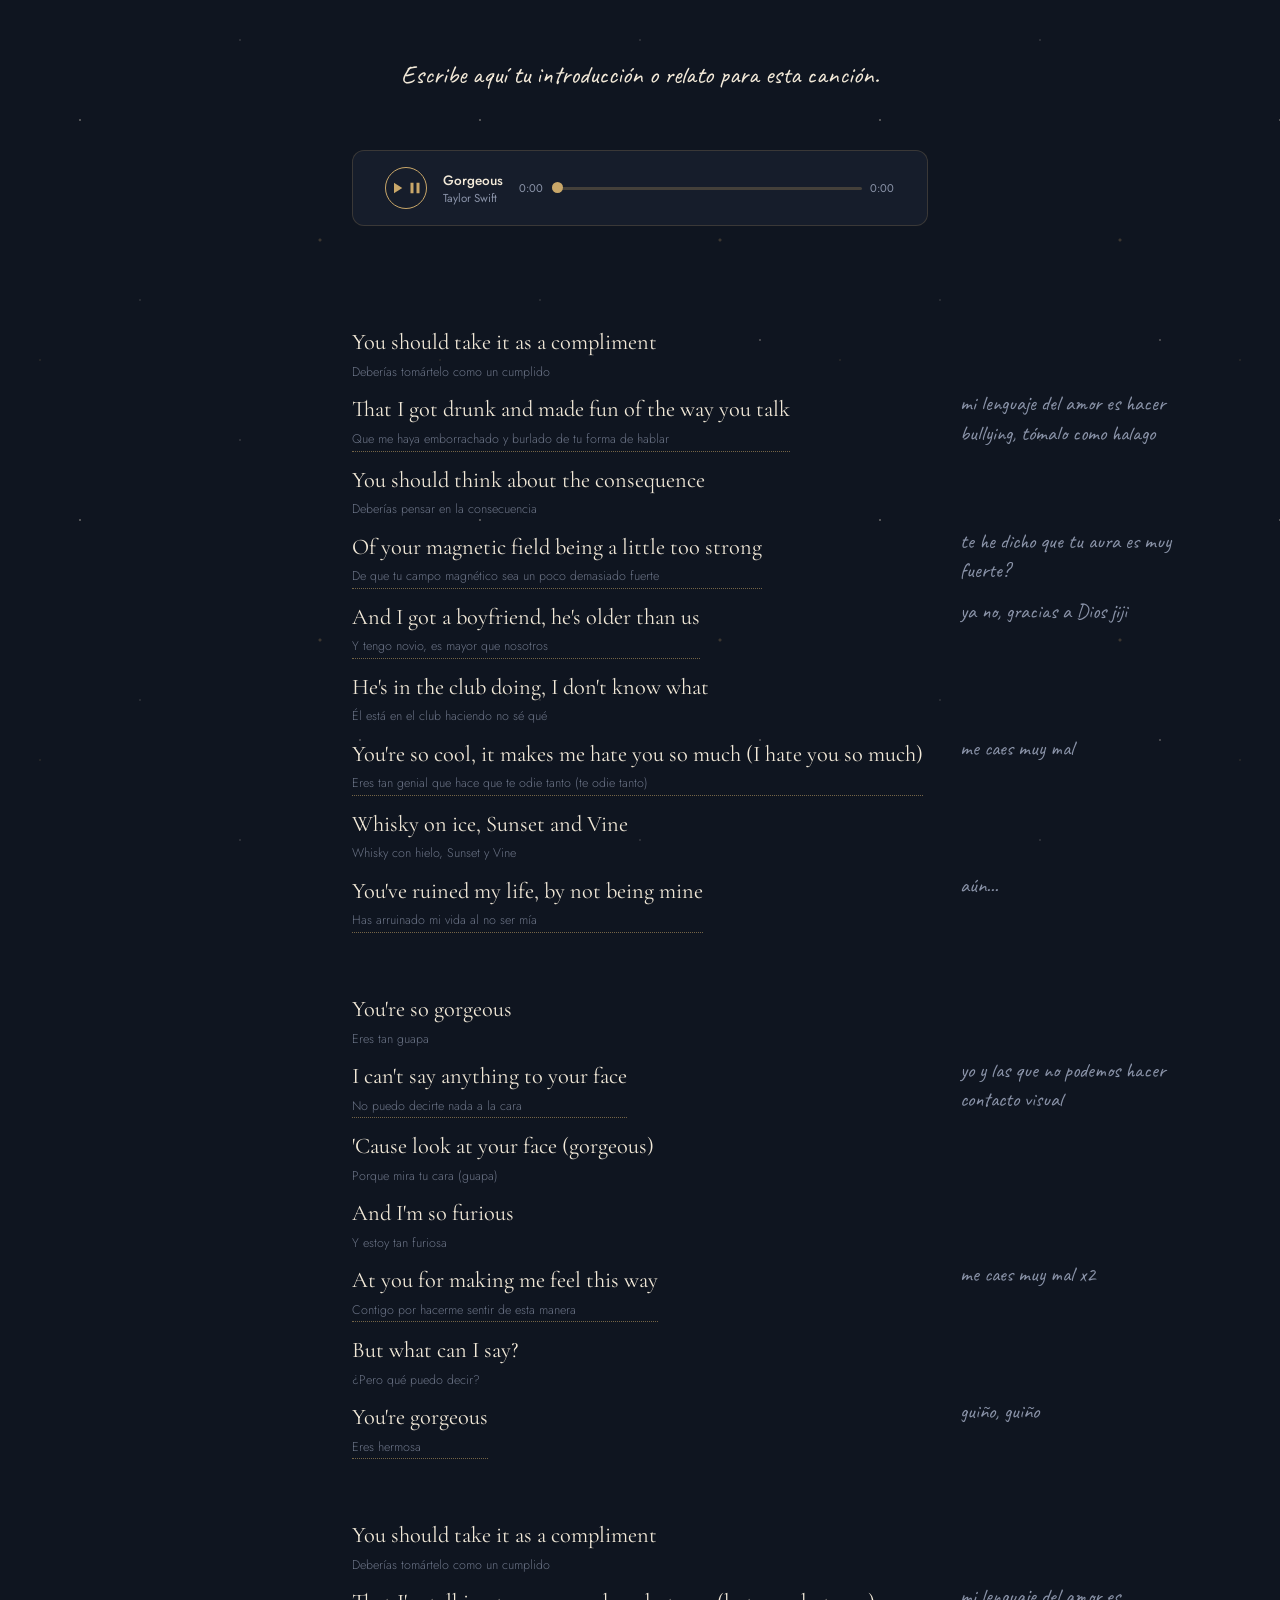
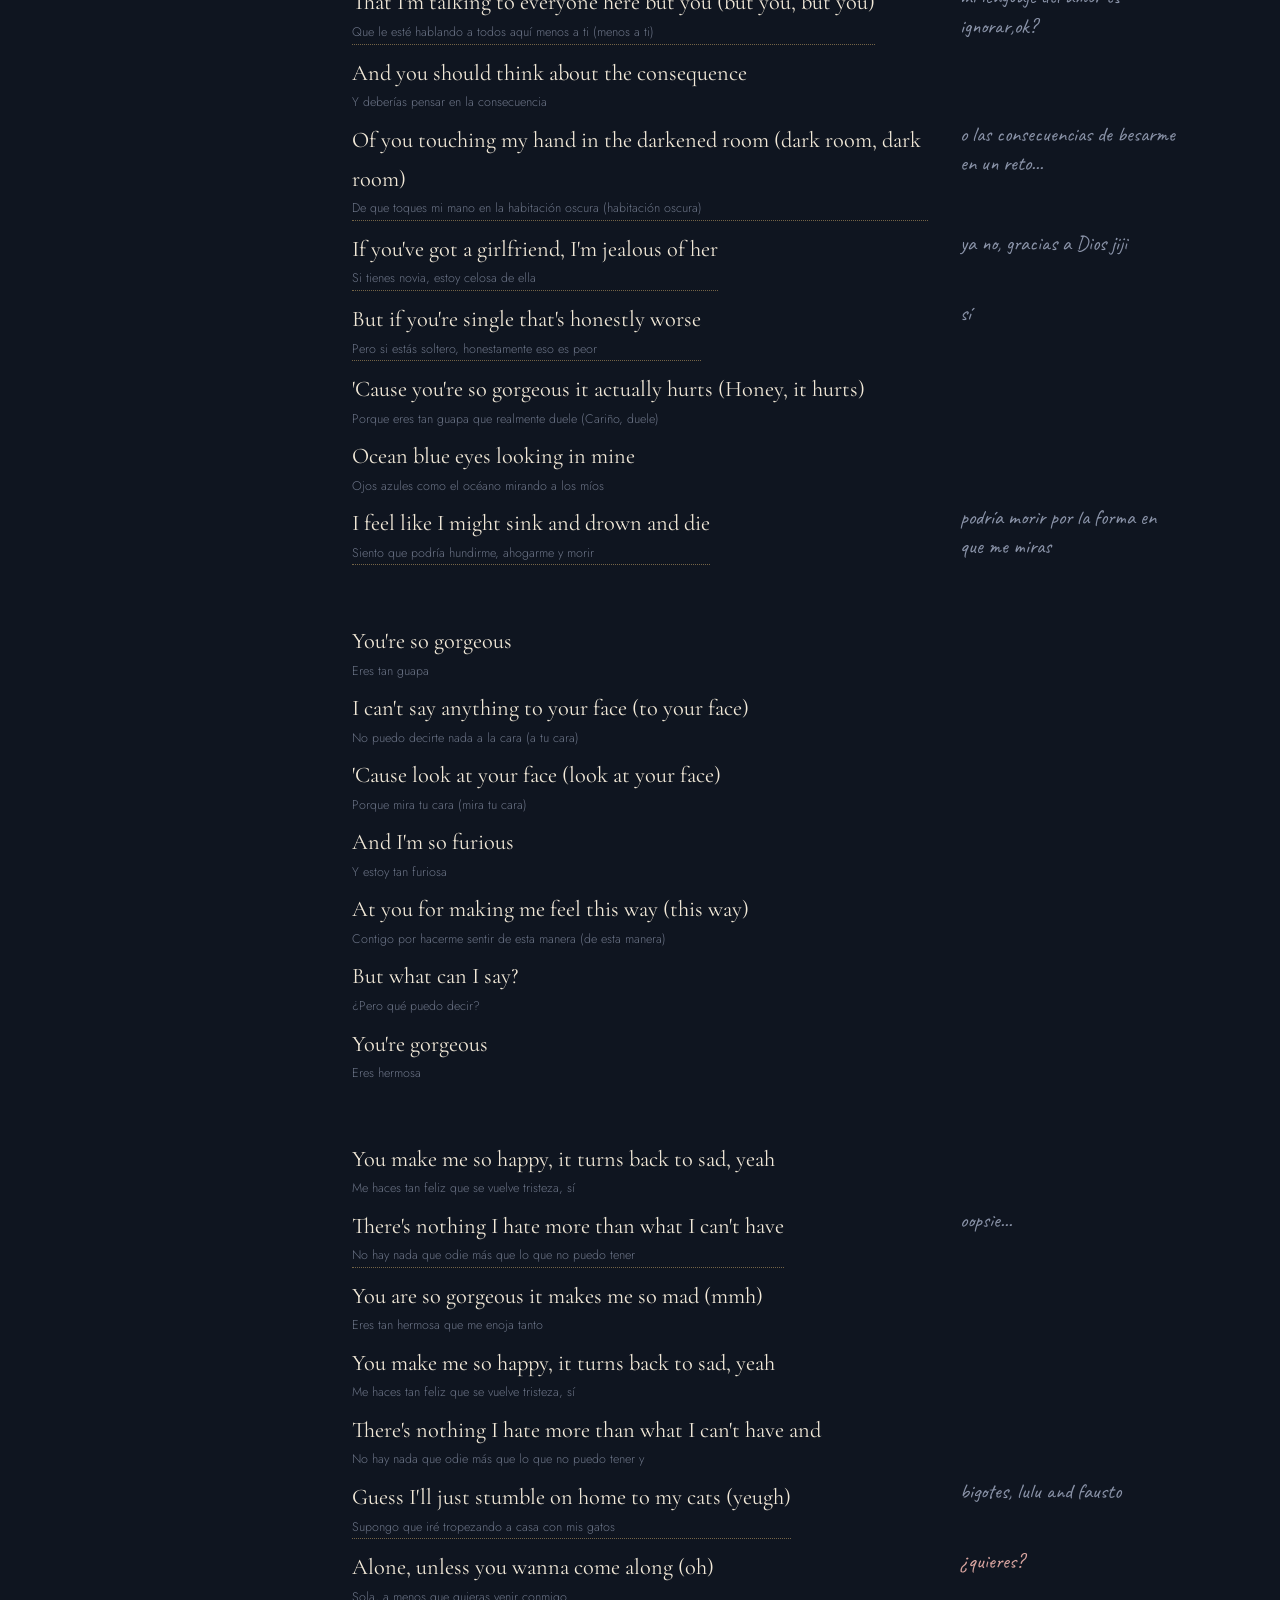
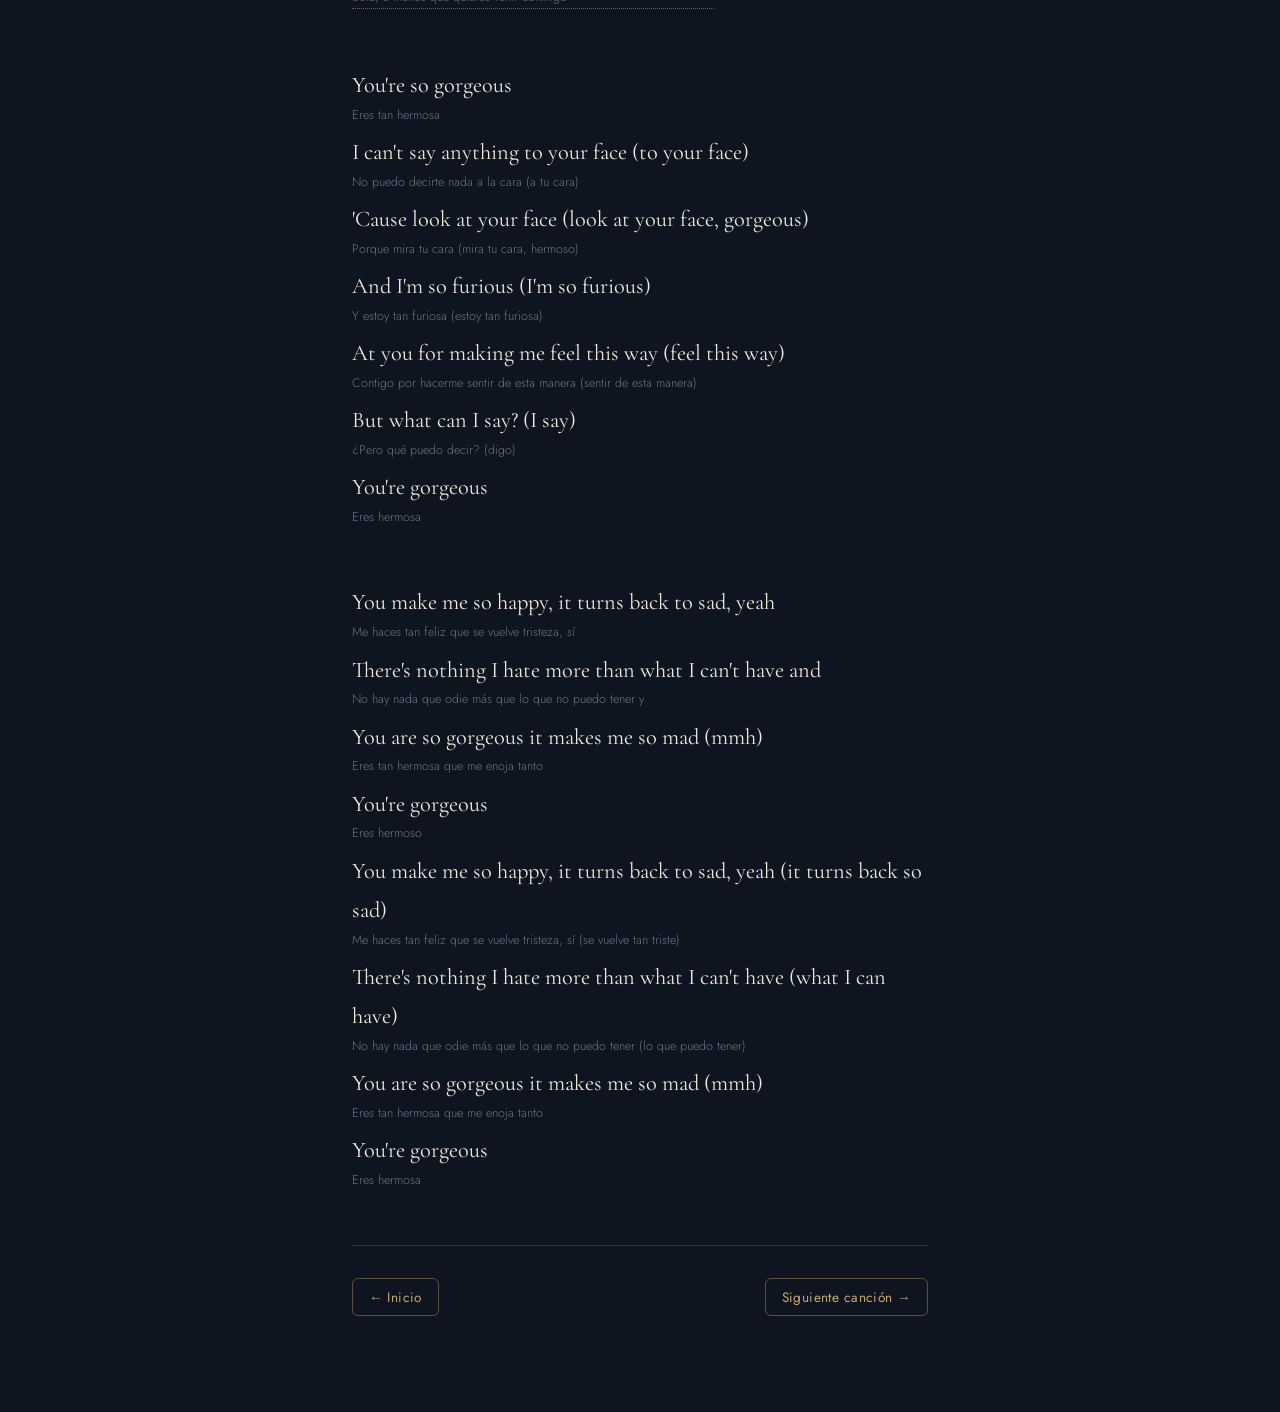
==== commit 2a2b4d05: "Update lyrics and translations in cancion-1.html" ====
--- a/cancion-1.html
+++ b/cancion-1.html
@@ -63,40 +63,40 @@
          <p class="verso verso--nota" data-nota="2">Of your magnetic field being a little too strong<span class="traduccion">De que tu campo magnético sea un poco demasiado fuerte</span></p>
          <aside class="nota" data-nota="2">te he dicho que tu aura es muy fuerte?</aside>
          <p class="verso verso--nota" data-nota="3">And I got a boyfriend, he's older than us<span class="traduccion">Y tengo novio, es mayor que nosotros</span></p>
-         <aside class="nota" data-nota="3">i do not</aside>
+         <aside class="nota" data-nota="3">ya no, gracias a Dios jiji</aside>
          <p class="verso">He's in the club doing, I don't know what<span class="traduccion">Él está en el club haciendo no sé qué</span></p>
          <p class="verso verso--nota" data-nota="4">You're so cool, it makes me hate you so much (I hate you so much)<span class="traduccion">Eres tan genial que hace que te odie tanto (te odie tanto)</span></p>
          <aside class="nota" data-nota="4">me caes muy mal</aside>
          <p class="verso">Whisky on ice, Sunset and Vine<span class="traduccion">Whisky con hielo, Sunset y Vine</span></p>
-         <p class="verso verso--nota" data-nota="5">You've ruined my life, by not being mine<span class="traduccion">Has arruinado mi vida al no ser mío</span></p>
+         <p class="verso verso--nota" data-nota="5">You've ruined my life, by not being mine<span class="traduccion">Has arruinado mi vida al no ser mía</span></p>
          <aside class="nota" data-nota="5">aún...</aside>
        </div>
      
        <div class="estrofa">
-         <p class="verso">You're so gorgeous<span class="traduccion">Eres tan hermoso</span></p>
+         <p class="verso">You're so gorgeous<span class="traduccion">Eres tan guapa</span></p>
          <p class="verso verso--nota" data-nota="6">I can't say anything to your face<span class="traduccion">No puedo decirte nada a la cara</span></p>
          <aside class="nota" data-nota="6">yo y las que no podemos hacer contacto visual</aside>
-         <p class="verso">'Cause look at your face (gorgeous)<span class="traduccion">Porque mira tu cara (hermoso)</span></p>
+         <p class="verso">'Cause look at your face (gorgeous)<span class="traduccion">Porque mira tu cara (guapa)</span></p>
          <p class="verso">And I'm so furious<span class="traduccion">Y estoy tan furiosa</span></p>
          <p class="verso verso--nota" data-nota="7">At you for making me feel this way<span class="traduccion">Contigo por hacerme sentir de esta manera</span></p>
          <aside class="nota" data-nota="7">me caes muy mal x2</aside>
          <p class="verso">But what can I say?<span class="traduccion">¿Pero qué puedo decir?</span></p>
-         <p class="verso verso--nota" data-nota="8">You're gorgeous<span class="traduccion">Eres hermoso</span></p>
+         <p class="verso verso--nota" data-nota="8">You're gorgeous<span class="traduccion">Eres hermosa</span></p>
          <aside class="nota" data-nota="8">guiño, guiño</aside>
        </div>
      
        <div class="estrofa">
          <p class="verso">You should take it as a compliment<span class="traduccion">Deberías tomártelo como un cumplido</span></p>
          <p class="verso verso--nota" data-nota="9">That I'm talking to everyone here but you (but you, but you)<span class="traduccion">Que le esté hablando a todos aquí menos a ti (menos a ti)</span></p>
-         <aside class="nota" data-nota="9">mi lenguaje del amor es ignorar</aside>
+         <aside class="nota" data-nota="9">mi lenguaje del amor es ignorar,ok?</aside>
          <p class="verso">And you should think about the consequence<span class="traduccion">Y deberías pensar en la consecuencia</span></p>
          <p class="verso verso--nota" data-nota="10">Of you touching my hand in the darkened room (dark room, dark room)<span class="traduccion">De que toques mi mano en la habitación oscura (habitación oscura)</span></p>
-         <aside class="nota" data-nota="10">o las consecuencias de besarme en un reto</aside>
+         <aside class="nota" data-nota="10">o las consecuencias de besarme en un reto...</aside>
          <p class="verso verso--nota" data-nota="11">If you've got a girlfriend, I'm jealous of her<span class="traduccion">Si tienes novia, estoy celosa de ella</span></p>
-         <aside class="nota" data-nota="11">you do not</aside>
+         <aside class="nota" data-nota="11">ya no, gracias a Dios jiji</aside>
          <p class="verso verso--nota" data-nota="12">But if you're single that's honestly worse<span class="traduccion">Pero si estás soltero, honestamente eso es peor</span></p>
          <aside class="nota" data-nota="12">sí</aside>
-         <p class="verso">'Cause you're so gorgeous it actually hurts (Honey, it hurts)<span class="traduccion">Porque eres tan hermoso que realmente duele (Cariño, duele)</span></p>
+         <p class="verso">'Cause you're so gorgeous it actually hurts (Honey, it hurts)<span class="traduccion">Porque eres tan guapa que realmente duele (Cariño, duele)</span></p>
          <p class="verso">Ocean blue eyes looking in mine<span class="traduccion">Ojos azules como el océano mirando a los míos</span></p>
          <p class="verso verso--nota" data-nota="13">I feel like I might sink and drown and die<span class="traduccion">Siento que podría hundirme, ahogarme y morir</span></p>
          <aside class="nota" data-nota="13">podría morir por la forma en que me miras</aside>
@@ -104,48 +104,48 @@
      
        <!-- Coro repetido: mismo patrón que la primera estrofa de coro, sin notas nuevas -->
        <div class="estrofa">
-         <p class="verso">You're so gorgeous<span class="traduccion">Eres tan hermoso</span></p>
+         <p class="verso">You're so gorgeous<span class="traduccion">Eres tan guapa</span></p>
          <p class="verso">I can't say anything to your face (to your face)<span class="traduccion">No puedo decirte nada a la cara (a tu cara)</span></p>
          <p class="verso">'Cause look at your face (look at your face)<span class="traduccion">Porque mira tu cara (mira tu cara)</span></p>
          <p class="verso">And I'm so furious<span class="traduccion">Y estoy tan furiosa</span></p>
          <p class="verso">At you for making me feel this way (this way)<span class="traduccion">Contigo por hacerme sentir de esta manera (de esta manera)</span></p>
          <p class="verso">But what can I say?<span class="traduccion">¿Pero qué puedo decir?</span></p>
-         <p class="verso">You're gorgeous<span class="traduccion">Eres hermoso</span></p>
+         <p class="verso">You're gorgeous<span class="traduccion">Eres hermosa</span></p>
        </div>
      
        <div class="estrofa">
          <p class="verso">You make me so happy, it turns back to sad, yeah<span class="traduccion">Me haces tan feliz que se vuelve tristeza, sí</span></p>
          <p class="verso verso--nota" data-nota="14">There's nothing I hate more than what I can't have<span class="traduccion">No hay nada que odie más que lo que no puedo tener</span></p>
-         <aside class="nota" data-nota="14">oopsie</aside>
-         <p class="verso">You are so gorgeous it makes me so mad (mmh)<span class="traduccion">Eres tan hermoso que me enoja tanto</span></p>
+         <aside class="nota" data-nota="14">oopsie...</aside>
+         <p class="verso">You are so gorgeous it makes me so mad (mmh)<span class="traduccion">Eres tan hermosa que me enoja tanto</span></p>
          <p class="verso">You make me so happy, it turns back to sad, yeah<span class="traduccion">Me haces tan feliz que se vuelve tristeza, sí</span></p>
          <p class="verso">There's nothing I hate more than what I can't have and<span class="traduccion">No hay nada que odie más que lo que no puedo tener y</span></p>
          <p class="verso verso--nota" data-nota="15">Guess I'll just stumble on home to my cats (yeugh)<span class="traduccion">Supongo que iré tropezando a casa con mis gatos</span></p>
-         <aside class="nota" data-nota="15">tus bigotes, lulu and fausto</aside>
+         <aside class="nota" data-nota="15"> bigotes, lulu and fausto</aside>
          <p class="verso verso--nota" data-nota="16">Alone, unless you wanna come along (oh)<span class="traduccion">Sola, a menos que quieras venir conmigo</span></p>
          <aside class="nota nota--resaltada" data-nota="16">¿quieres?</aside>
        </div>
      
        <!-- Coro final y outro -->
        <div class="estrofa">
-         <p class="verso">You're so gorgeous<span class="traduccion">Eres tan hermoso</span></p>
+         <p class="verso">You're so gorgeous<span class="traduccion">Eres tan hermosa</span></p>
          <p class="verso">I can't say anything to your face (to your face)<span class="traduccion">No puedo decirte nada a la cara (a tu cara)</span></p>
          <p class="verso">'Cause look at your face (look at your face, gorgeous)<span class="traduccion">Porque mira tu cara (mira tu cara, hermoso)</span></p>
          <p class="verso">And I'm so furious (I'm so furious)<span class="traduccion">Y estoy tan furiosa (estoy tan furiosa)</span></p>
          <p class="verso">At you for making me feel this way (feel this way)<span class="traduccion">Contigo por hacerme sentir de esta manera (sentir de esta manera)</span></p>
          <p class="verso">But what can I say? (I say)<span class="traduccion">¿Pero qué puedo decir? (digo)</span></p>
-         <p class="verso">You're gorgeous<span class="traduccion">Eres hermoso</span></p>
+         <p class="verso">You're gorgeous<span class="traduccion">Eres hermosa</span></p>
        </div>
      
        <div class="estrofa">
          <p class="verso">You make me so happy, it turns back to sad, yeah<span class="traduccion">Me haces tan feliz que se vuelve tristeza, sí</span></p>
          <p class="verso">There's nothing I hate more than what I can't have and<span class="traduccion">No hay nada que odie más que lo que no puedo tener y</span></p>
-         <p class="verso">You are so gorgeous it makes me so mad (mmh)<span class="traduccion">Eres tan hermoso que me enoja tanto</span></p>
+         <p class="verso">You are so gorgeous it makes me so mad (mmh)<span class="traduccion">Eres tan hermosa que me enoja tanto</span></p>
          <p class="verso">You're gorgeous<span class="traduccion">Eres hermoso</span></p>
          <p class="verso">You make me so happy, it turns back to sad, yeah (it turns back so sad)<span class="traduccion">Me haces tan feliz que se vuelve tristeza, sí (se vuelve tan triste)</span></p>
          <p class="verso">There's nothing I hate more than what I can't have (what I can have)<span class="traduccion">No hay nada que odie más que lo que no puedo tener (lo que puedo tener)</span></p>
-         <p class="verso">You are so gorgeous it makes me so mad (mmh)<span class="traduccion">Eres tan hermoso que me enoja tanto</span></p>
-         <p class="verso">You're gorgeous<span class="traduccion">Eres hermoso</span></p>
+         <p class="verso">You are so gorgeous it makes me so mad (mmh)<span class="traduccion">Eres tan hermosa que me enoja tanto</span></p>
+         <p class="verso">You're gorgeous<span class="traduccion">Eres hermosa</span></p>
        </div>
      
      </section>
@@ -153,7 +153,7 @@
     <!-- Navegación entre canciones del mixtape.
          CAMBIA el href si le pones otro nombre al archivo de la siguiente canción. -->
     <nav class="navegacion">
-      <a href="index.html" class="navegacion__anterior">← Portada</a>
+      <a href="index.html" class="navegacion__anterior">← Inicio</a>
       <a href="cancion-2.html" class="navegacion__siguiente">Siguiente canción →</a>
     </nav>
 
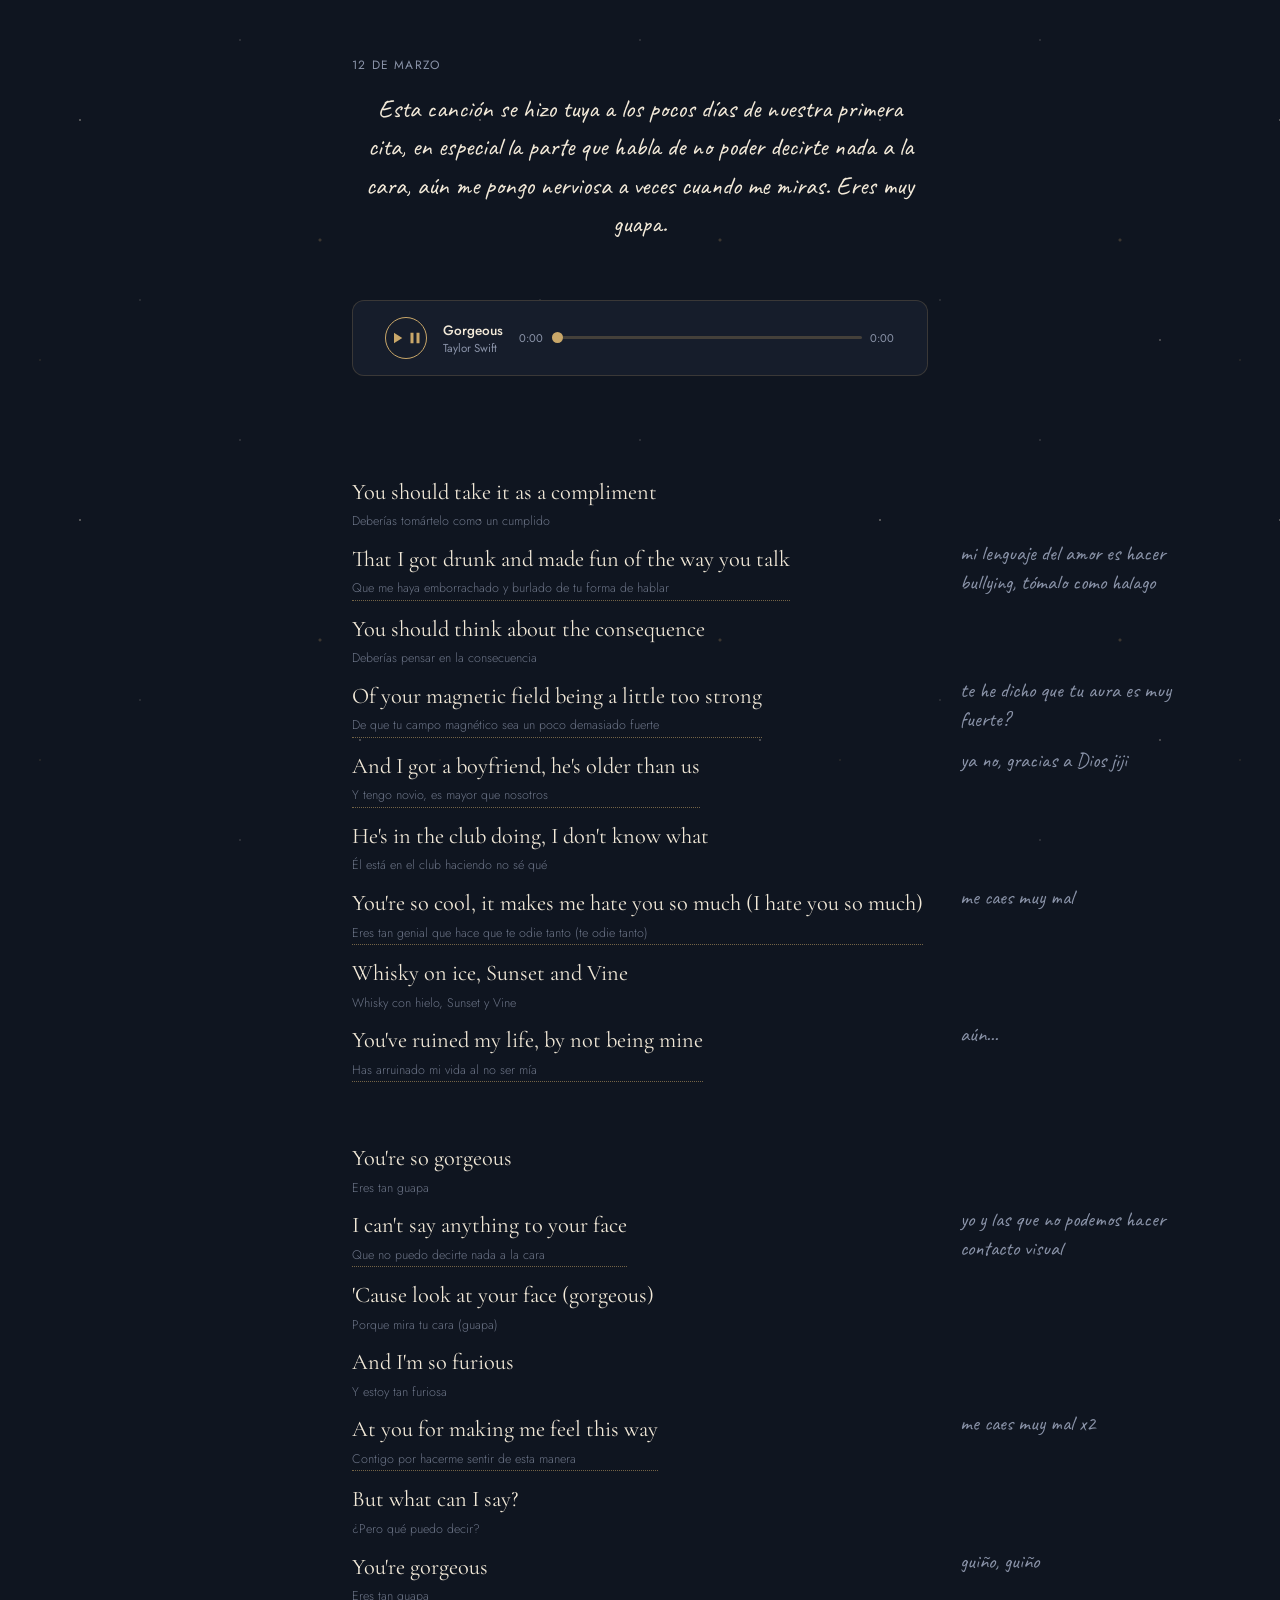
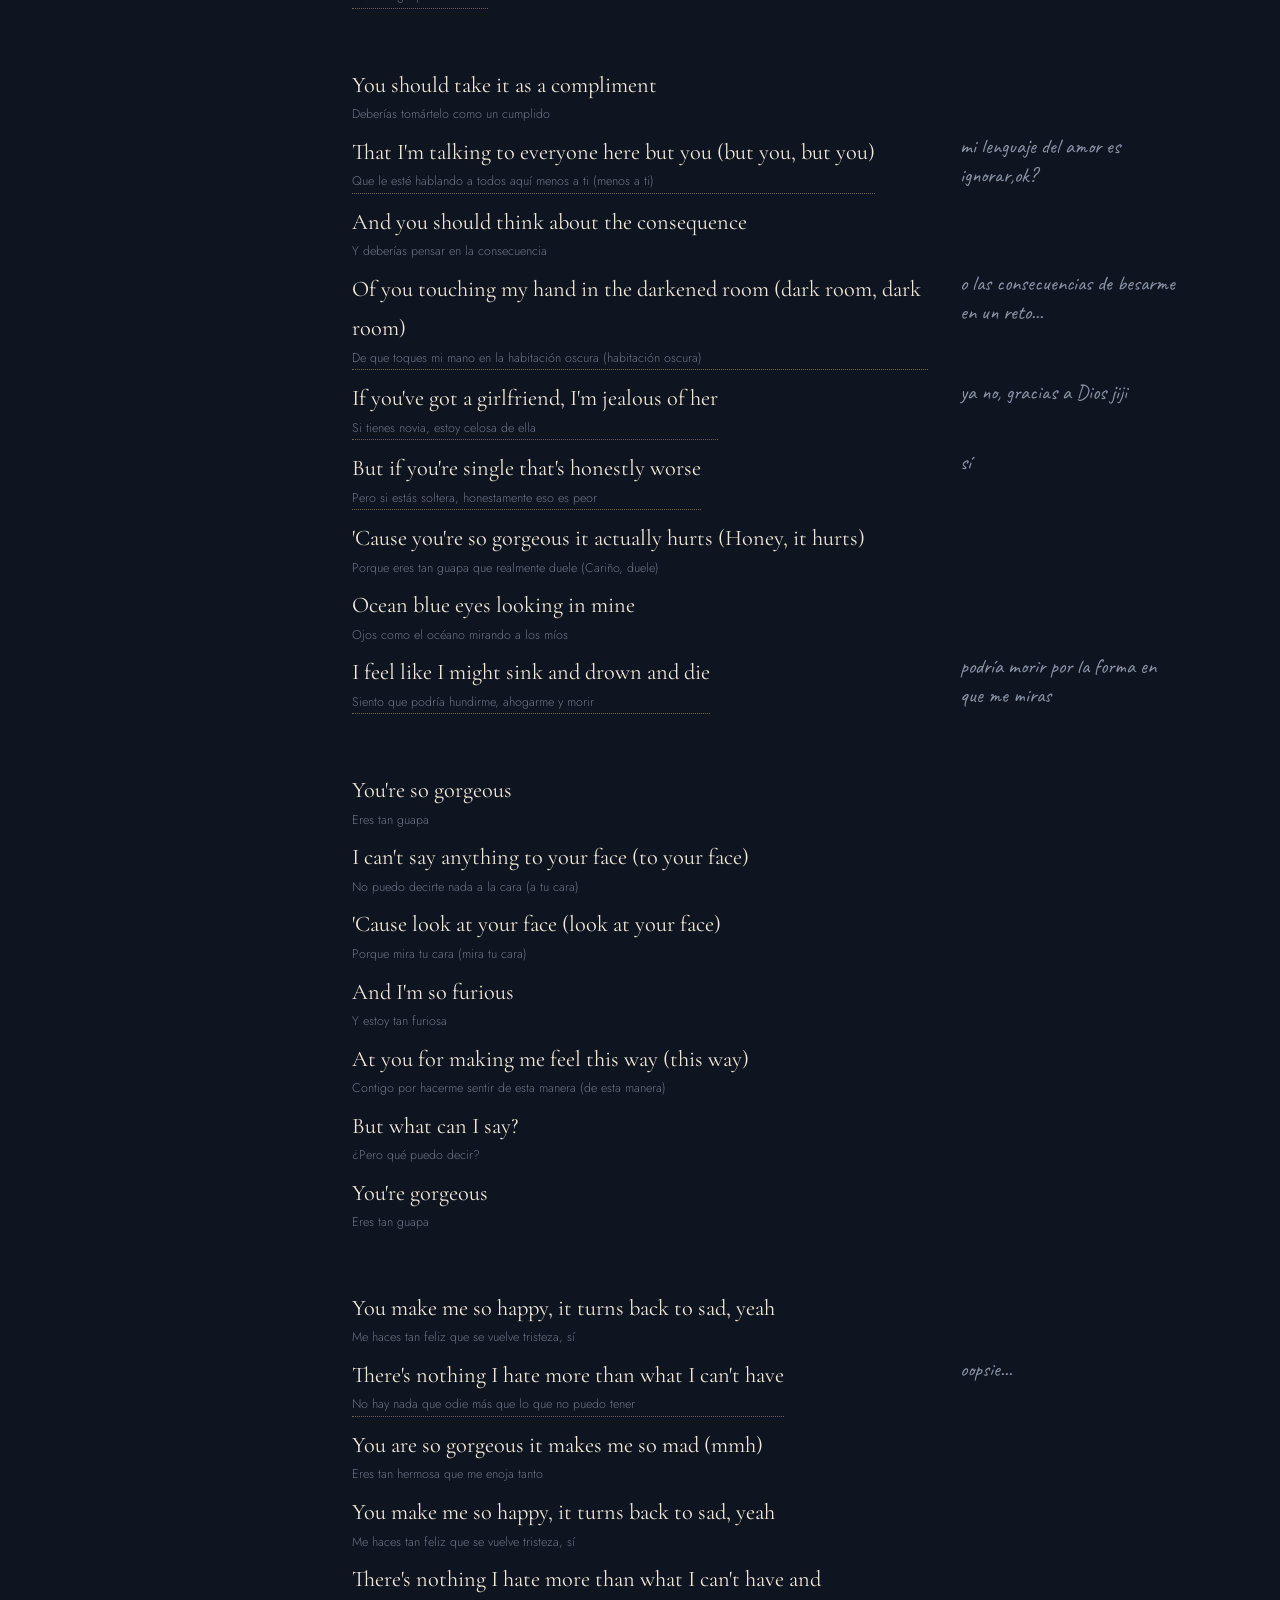
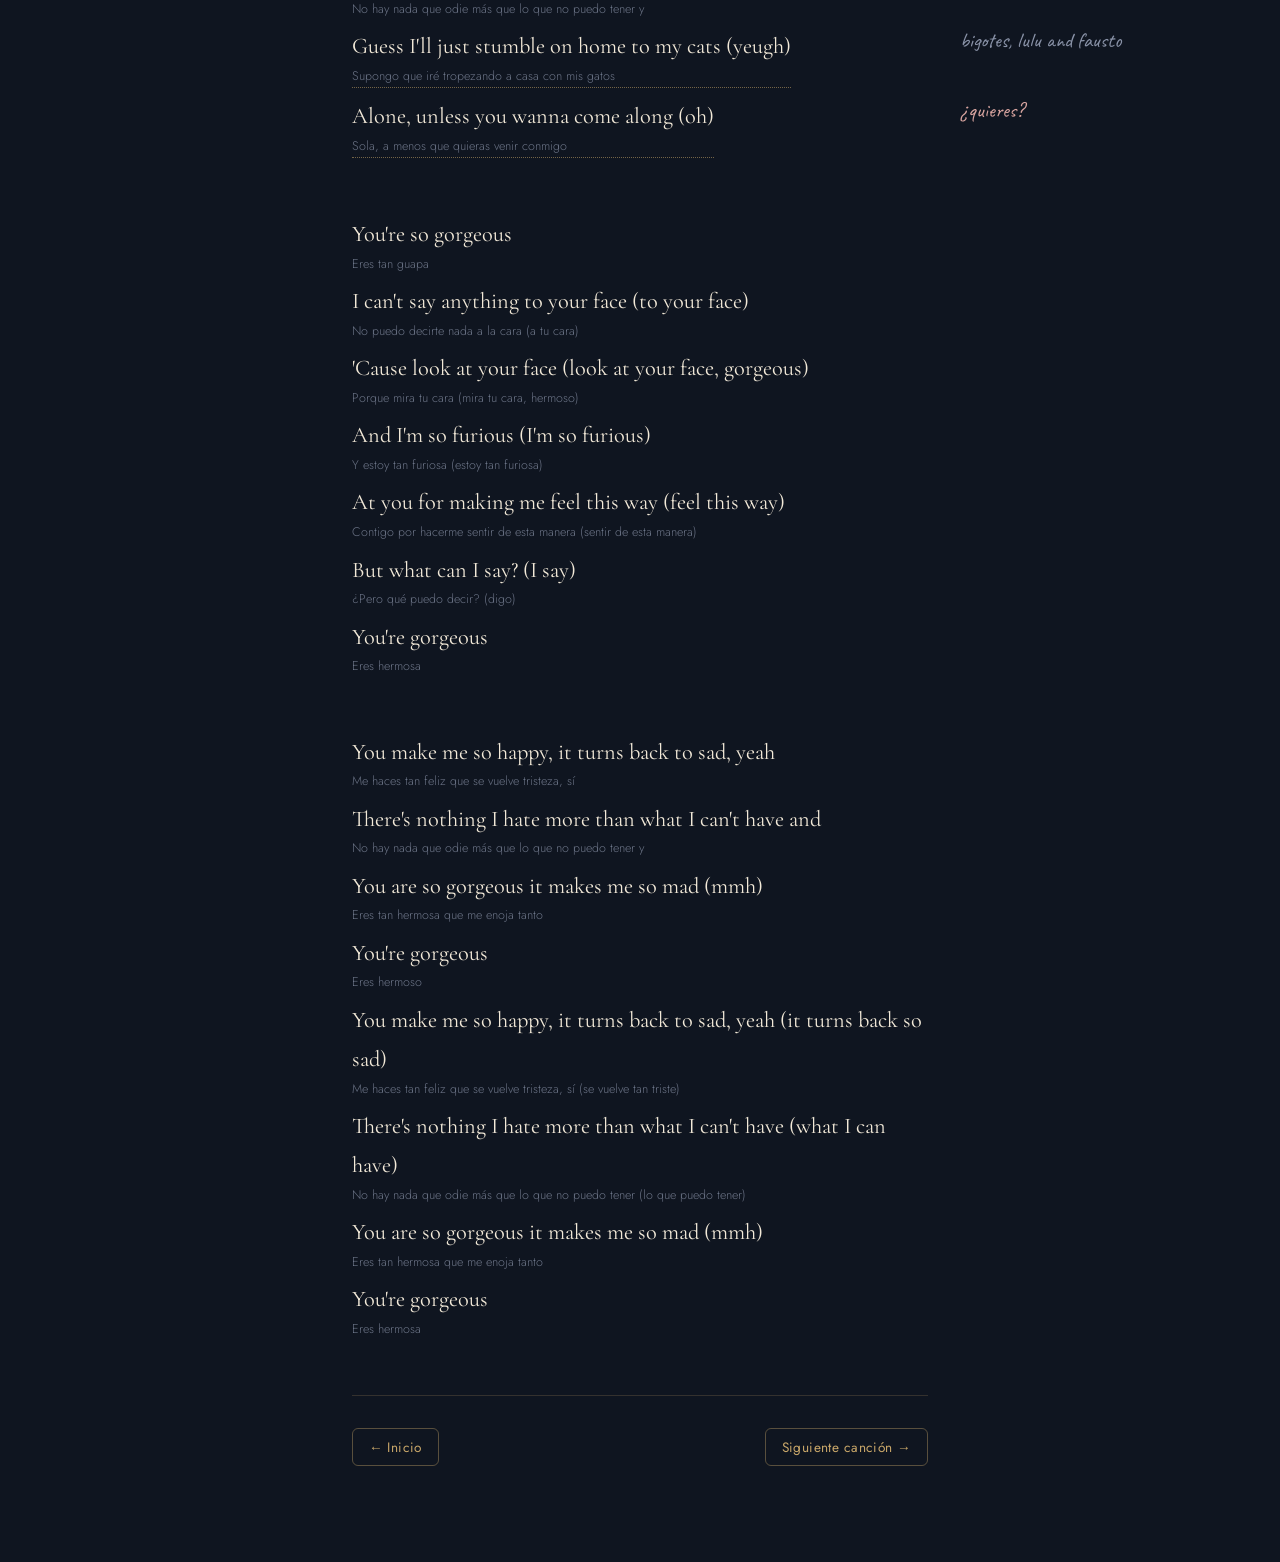
==== commit 068d7407: "Update lyrics and remove placeholder text Removed placeholder text and updated lyrics translations f" ====
--- a/cancion-1.html
+++ b/cancion-1.html
@@ -3,7 +3,7 @@
 <head>
 <meta charset="UTF-8">
 <meta name="viewport" content="width=device-width, initial-scale=1.0">
-<title>Carta musical — canción 1</title>
+<title>Para la roba medias</title>
 
 <link rel="preconnect" href="https://fonts.googleapis.com">
 <link href="https://fonts.googleapis.com/css2?family=Cormorant+Garamond:ital,wght@0,400;0,500;0,600;1,400;1,500&family=Caveat:wght@400;600;700&family=Jost:wght@300;400;500&display=swap" rel="stylesheet">
@@ -18,10 +18,10 @@
   <div class="fondo-estrellas" aria-hidden="true"></div>
 
   <main id="carta" class="carta carta--visible">
-
-  <p class="carta__relato">
-    Escribe aquí tu introducción o relato para esta canción.
-  </p>
+    <p class="sobre__fecha">12 de marzo</p>
+    <p class="carta__relato">
+      Esta canción se hizo tuya a los pocos días de nuestra primera cita, en especial la parte que habla de no poder decirte nada a la cara, aún me pongo nerviosa a veces cuando me miras. Eres muy guapa.
+    </p>
 
     <!-- ============================================= -->
     <!-- REPRODUCTOR DE AUDIO                           -->
@@ -74,14 +74,14 @@
      
        <div class="estrofa">
          <p class="verso">You're so gorgeous<span class="traduccion">Eres tan guapa</span></p>
-         <p class="verso verso--nota" data-nota="6">I can't say anything to your face<span class="traduccion">No puedo decirte nada a la cara</span></p>
+         <p class="verso verso--nota" data-nota="6">I can't say anything to your face<span class="traduccion">Que no puedo decirte nada a la cara</span></p>
          <aside class="nota" data-nota="6">yo y las que no podemos hacer contacto visual</aside>
          <p class="verso">'Cause look at your face (gorgeous)<span class="traduccion">Porque mira tu cara (guapa)</span></p>
          <p class="verso">And I'm so furious<span class="traduccion">Y estoy tan furiosa</span></p>
          <p class="verso verso--nota" data-nota="7">At you for making me feel this way<span class="traduccion">Contigo por hacerme sentir de esta manera</span></p>
          <aside class="nota" data-nota="7">me caes muy mal x2</aside>
          <p class="verso">But what can I say?<span class="traduccion">¿Pero qué puedo decir?</span></p>
-         <p class="verso verso--nota" data-nota="8">You're gorgeous<span class="traduccion">Eres hermosa</span></p>
+         <p class="verso verso--nota" data-nota="8">You're gorgeous<span class="traduccion">Eres tan guapa</span></p>
          <aside class="nota" data-nota="8">guiño, guiño</aside>
        </div>
      
@@ -94,10 +94,10 @@
          <aside class="nota" data-nota="10">o las consecuencias de besarme en un reto...</aside>
          <p class="verso verso--nota" data-nota="11">If you've got a girlfriend, I'm jealous of her<span class="traduccion">Si tienes novia, estoy celosa de ella</span></p>
          <aside class="nota" data-nota="11">ya no, gracias a Dios jiji</aside>
-         <p class="verso verso--nota" data-nota="12">But if you're single that's honestly worse<span class="traduccion">Pero si estás soltero, honestamente eso es peor</span></p>
+         <p class="verso verso--nota" data-nota="12">But if you're single that's honestly worse<span class="traduccion">Pero si estás soltera, honestamente eso es peor</span></p>
          <aside class="nota" data-nota="12">sí</aside>
          <p class="verso">'Cause you're so gorgeous it actually hurts (Honey, it hurts)<span class="traduccion">Porque eres tan guapa que realmente duele (Cariño, duele)</span></p>
-         <p class="verso">Ocean blue eyes looking in mine<span class="traduccion">Ojos azules como el océano mirando a los míos</span></p>
+         <p class="verso">Ocean blue eyes looking in mine<span class="traduccion">Ojos como el océano mirando a los míos</span></p>
          <p class="verso verso--nota" data-nota="13">I feel like I might sink and drown and die<span class="traduccion">Siento que podría hundirme, ahogarme y morir</span></p>
          <aside class="nota" data-nota="13">podría morir por la forma en que me miras</aside>
        </div>
@@ -110,7 +110,7 @@
          <p class="verso">And I'm so furious<span class="traduccion">Y estoy tan furiosa</span></p>
          <p class="verso">At you for making me feel this way (this way)<span class="traduccion">Contigo por hacerme sentir de esta manera (de esta manera)</span></p>
          <p class="verso">But what can I say?<span class="traduccion">¿Pero qué puedo decir?</span></p>
-         <p class="verso">You're gorgeous<span class="traduccion">Eres hermosa</span></p>
+         <p class="verso">You're gorgeous<span class="traduccion">Eres tan guapa</span></p>
        </div>
      
        <div class="estrofa">
@@ -128,7 +128,7 @@
      
        <!-- Coro final y outro -->
        <div class="estrofa">
-         <p class="verso">You're so gorgeous<span class="traduccion">Eres tan hermosa</span></p>
+         <p class="verso">You're so gorgeous<span class="traduccion">Eres tan guapa</span></p>
          <p class="verso">I can't say anything to your face (to your face)<span class="traduccion">No puedo decirte nada a la cara (a tu cara)</span></p>
          <p class="verso">'Cause look at your face (look at your face, gorgeous)<span class="traduccion">Porque mira tu cara (mira tu cara, hermoso)</span></p>
          <p class="verso">And I'm so furious (I'm so furious)<span class="traduccion">Y estoy tan furiosa (estoy tan furiosa)</span></p>
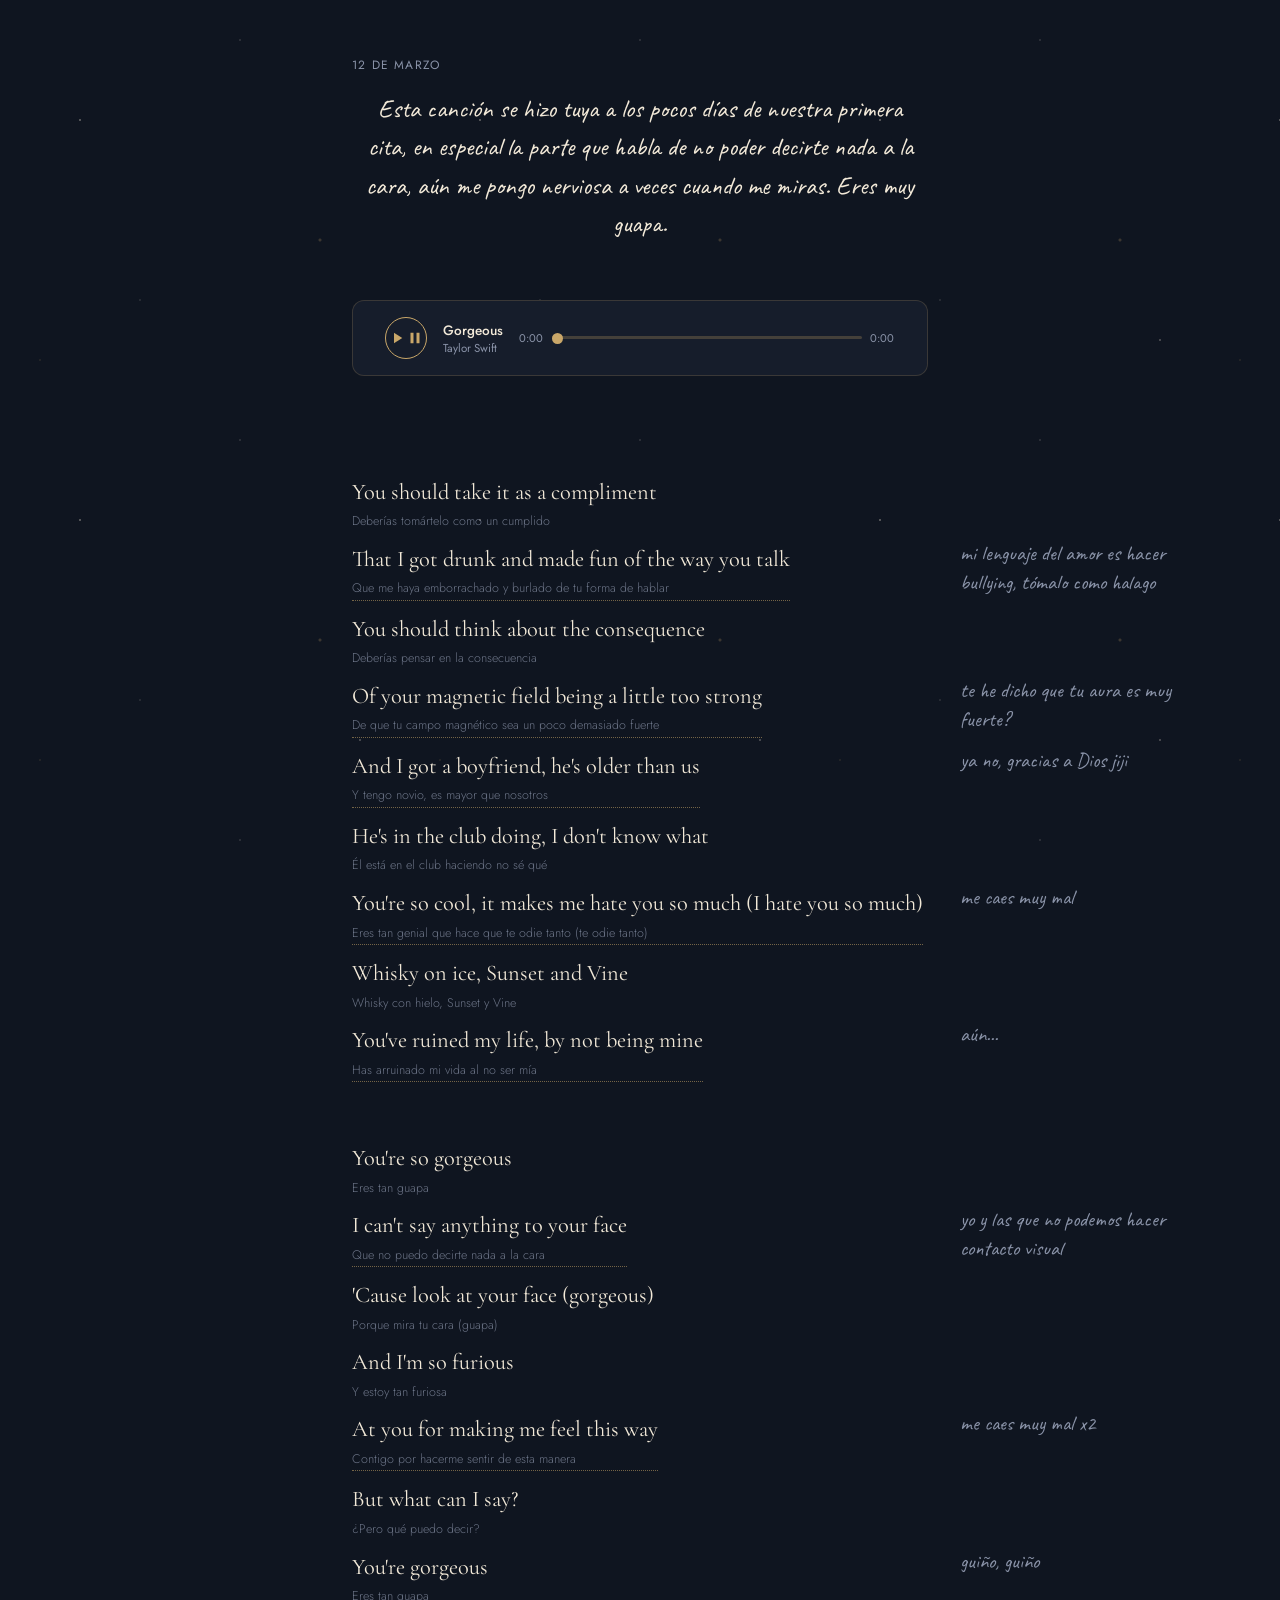
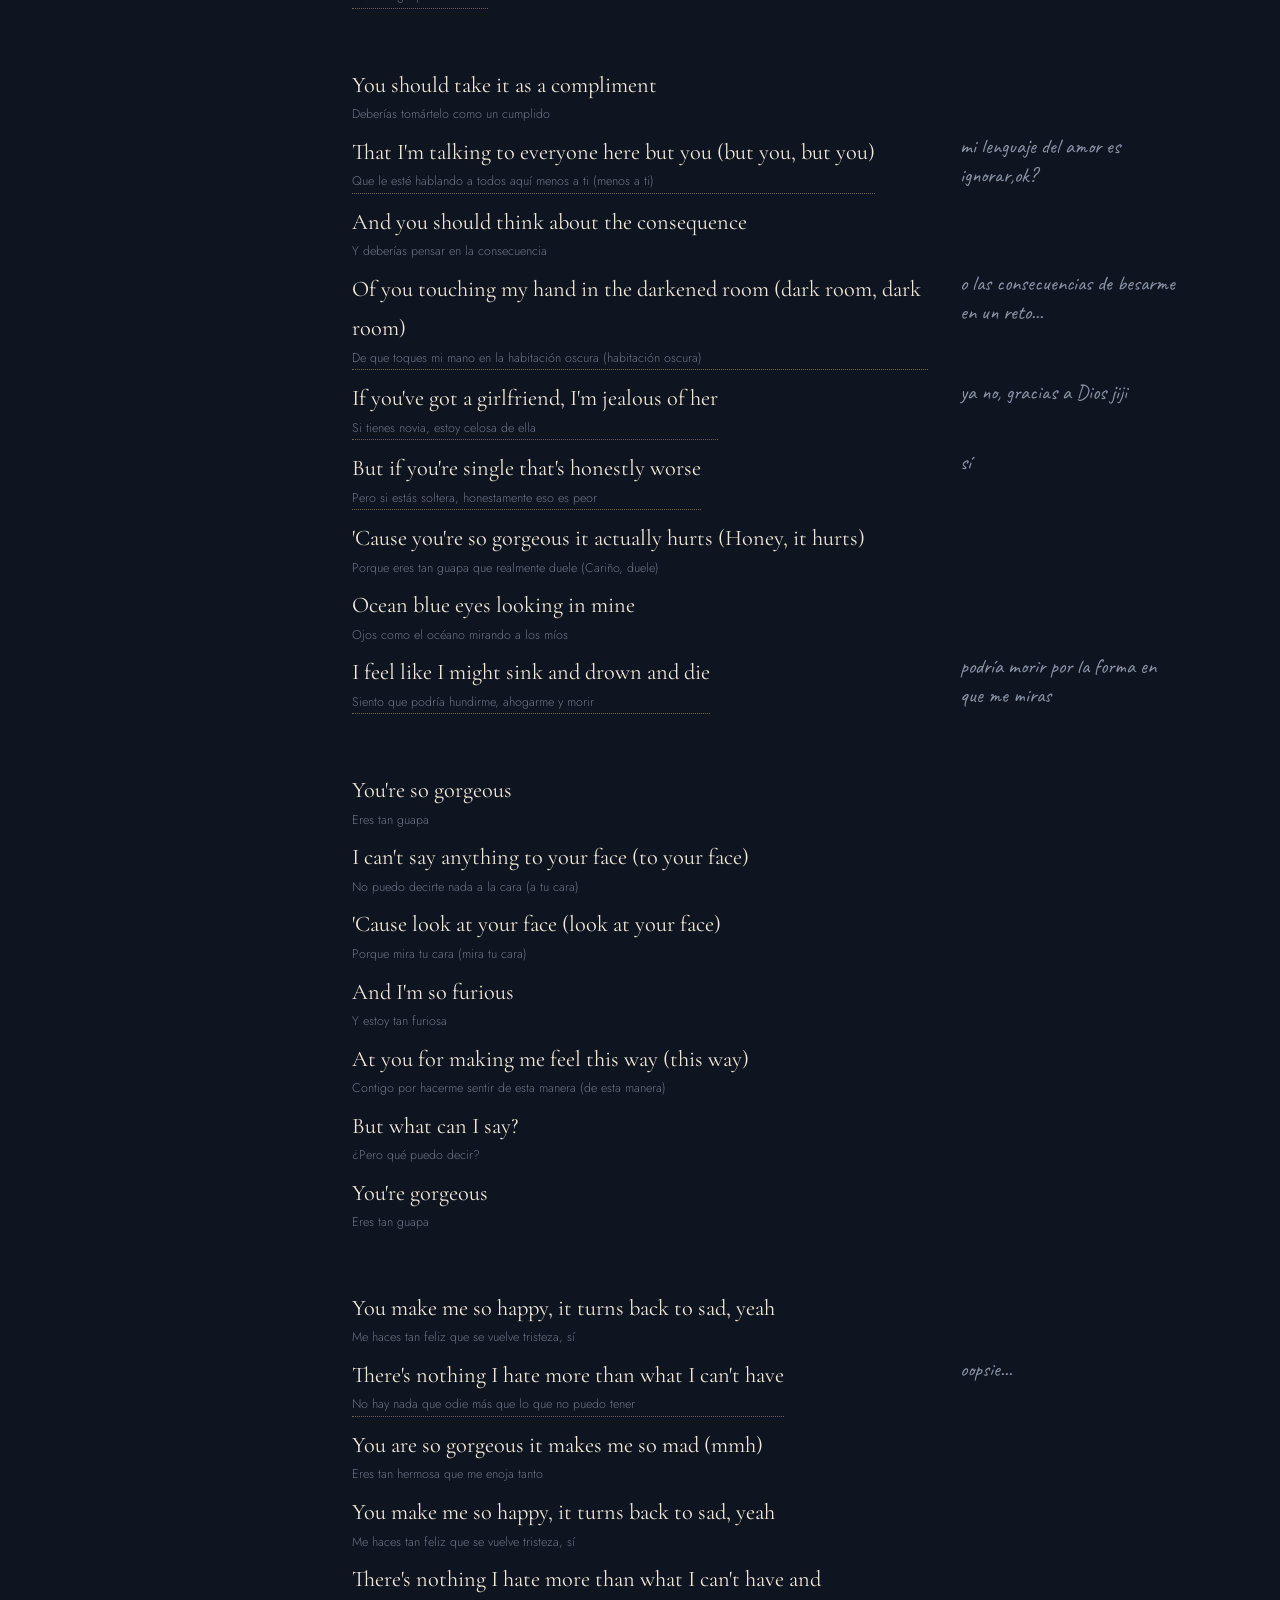
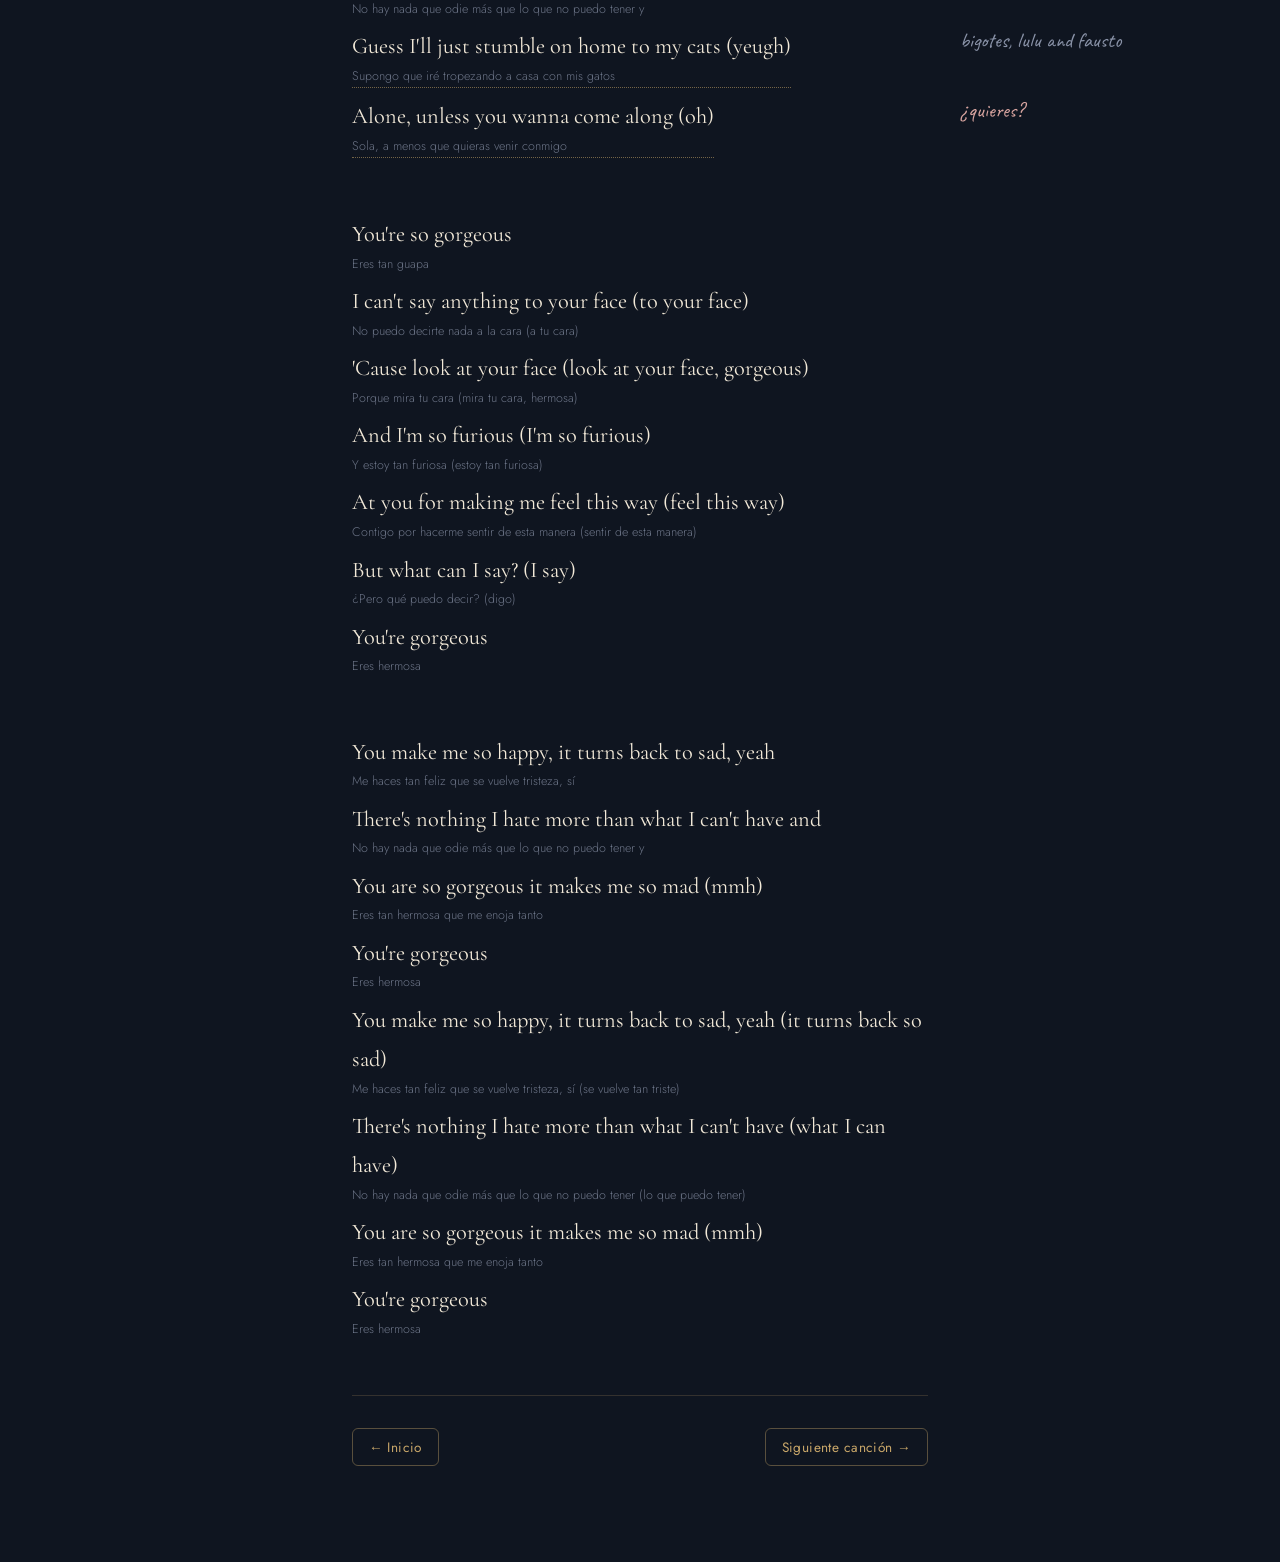
==== commit 736d27a1: "Fix gender agreement in lyrics translation" ====
--- a/cancion-1.html
+++ b/cancion-1.html
@@ -130,7 +130,7 @@
        <div class="estrofa">
          <p class="verso">You're so gorgeous<span class="traduccion">Eres tan guapa</span></p>
          <p class="verso">I can't say anything to your face (to your face)<span class="traduccion">No puedo decirte nada a la cara (a tu cara)</span></p>
-         <p class="verso">'Cause look at your face (look at your face, gorgeous)<span class="traduccion">Porque mira tu cara (mira tu cara, hermoso)</span></p>
+         <p class="verso">'Cause look at your face (look at your face, gorgeous)<span class="traduccion">Porque mira tu cara (mira tu cara, hermosa)</span></p>
          <p class="verso">And I'm so furious (I'm so furious)<span class="traduccion">Y estoy tan furiosa (estoy tan furiosa)</span></p>
          <p class="verso">At you for making me feel this way (feel this way)<span class="traduccion">Contigo por hacerme sentir de esta manera (sentir de esta manera)</span></p>
          <p class="verso">But what can I say? (I say)<span class="traduccion">¿Pero qué puedo decir? (digo)</span></p>
@@ -141,7 +141,7 @@
          <p class="verso">You make me so happy, it turns back to sad, yeah<span class="traduccion">Me haces tan feliz que se vuelve tristeza, sí</span></p>
          <p class="verso">There's nothing I hate more than what I can't have and<span class="traduccion">No hay nada que odie más que lo que no puedo tener y</span></p>
          <p class="verso">You are so gorgeous it makes me so mad (mmh)<span class="traduccion">Eres tan hermosa que me enoja tanto</span></p>
-         <p class="verso">You're gorgeous<span class="traduccion">Eres hermoso</span></p>
+         <p class="verso">You're gorgeous<span class="traduccion">Eres hermosa</span></p>
          <p class="verso">You make me so happy, it turns back to sad, yeah (it turns back so sad)<span class="traduccion">Me haces tan feliz que se vuelve tristeza, sí (se vuelve tan triste)</span></p>
          <p class="verso">There's nothing I hate more than what I can't have (what I can have)<span class="traduccion">No hay nada que odie más que lo que no puedo tener (lo que puedo tener)</span></p>
          <p class="verso">You are so gorgeous it makes me so mad (mmh)<span class="traduccion">Eres tan hermosa que me enoja tanto</span></p>
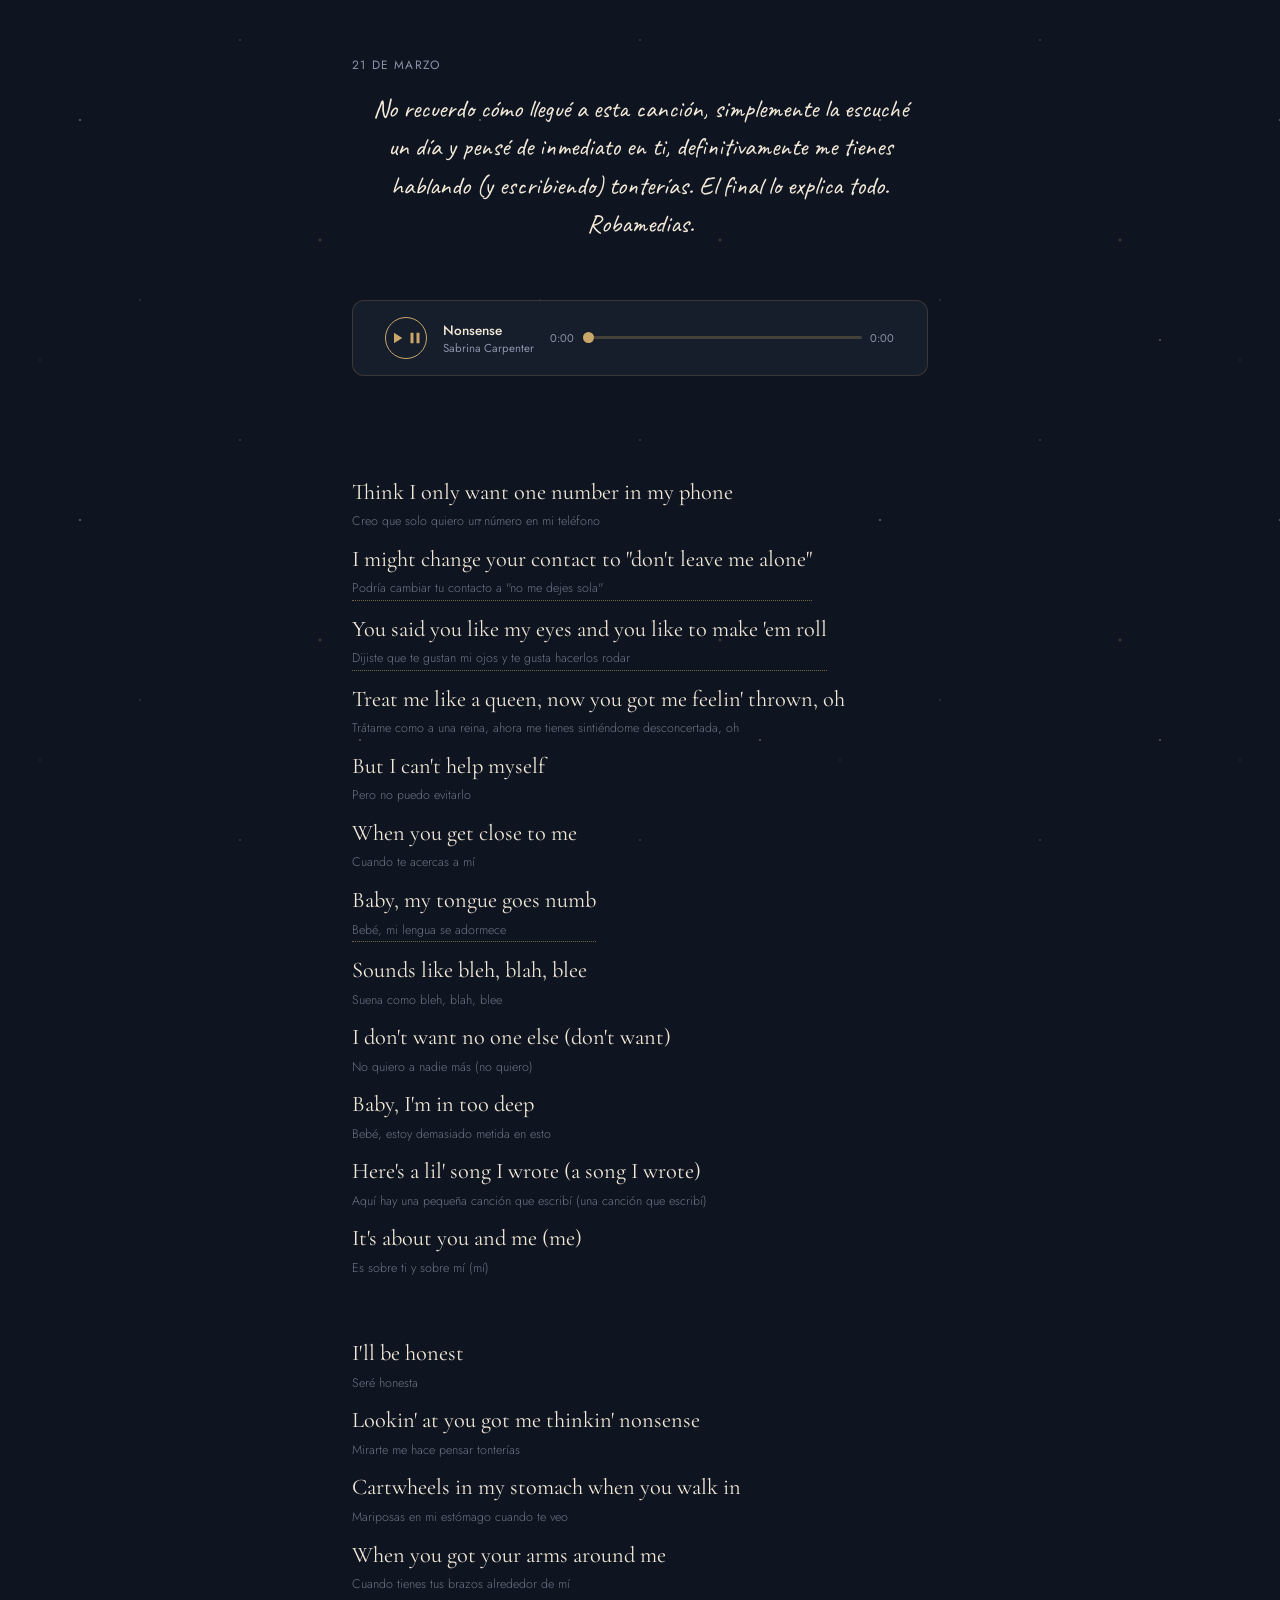
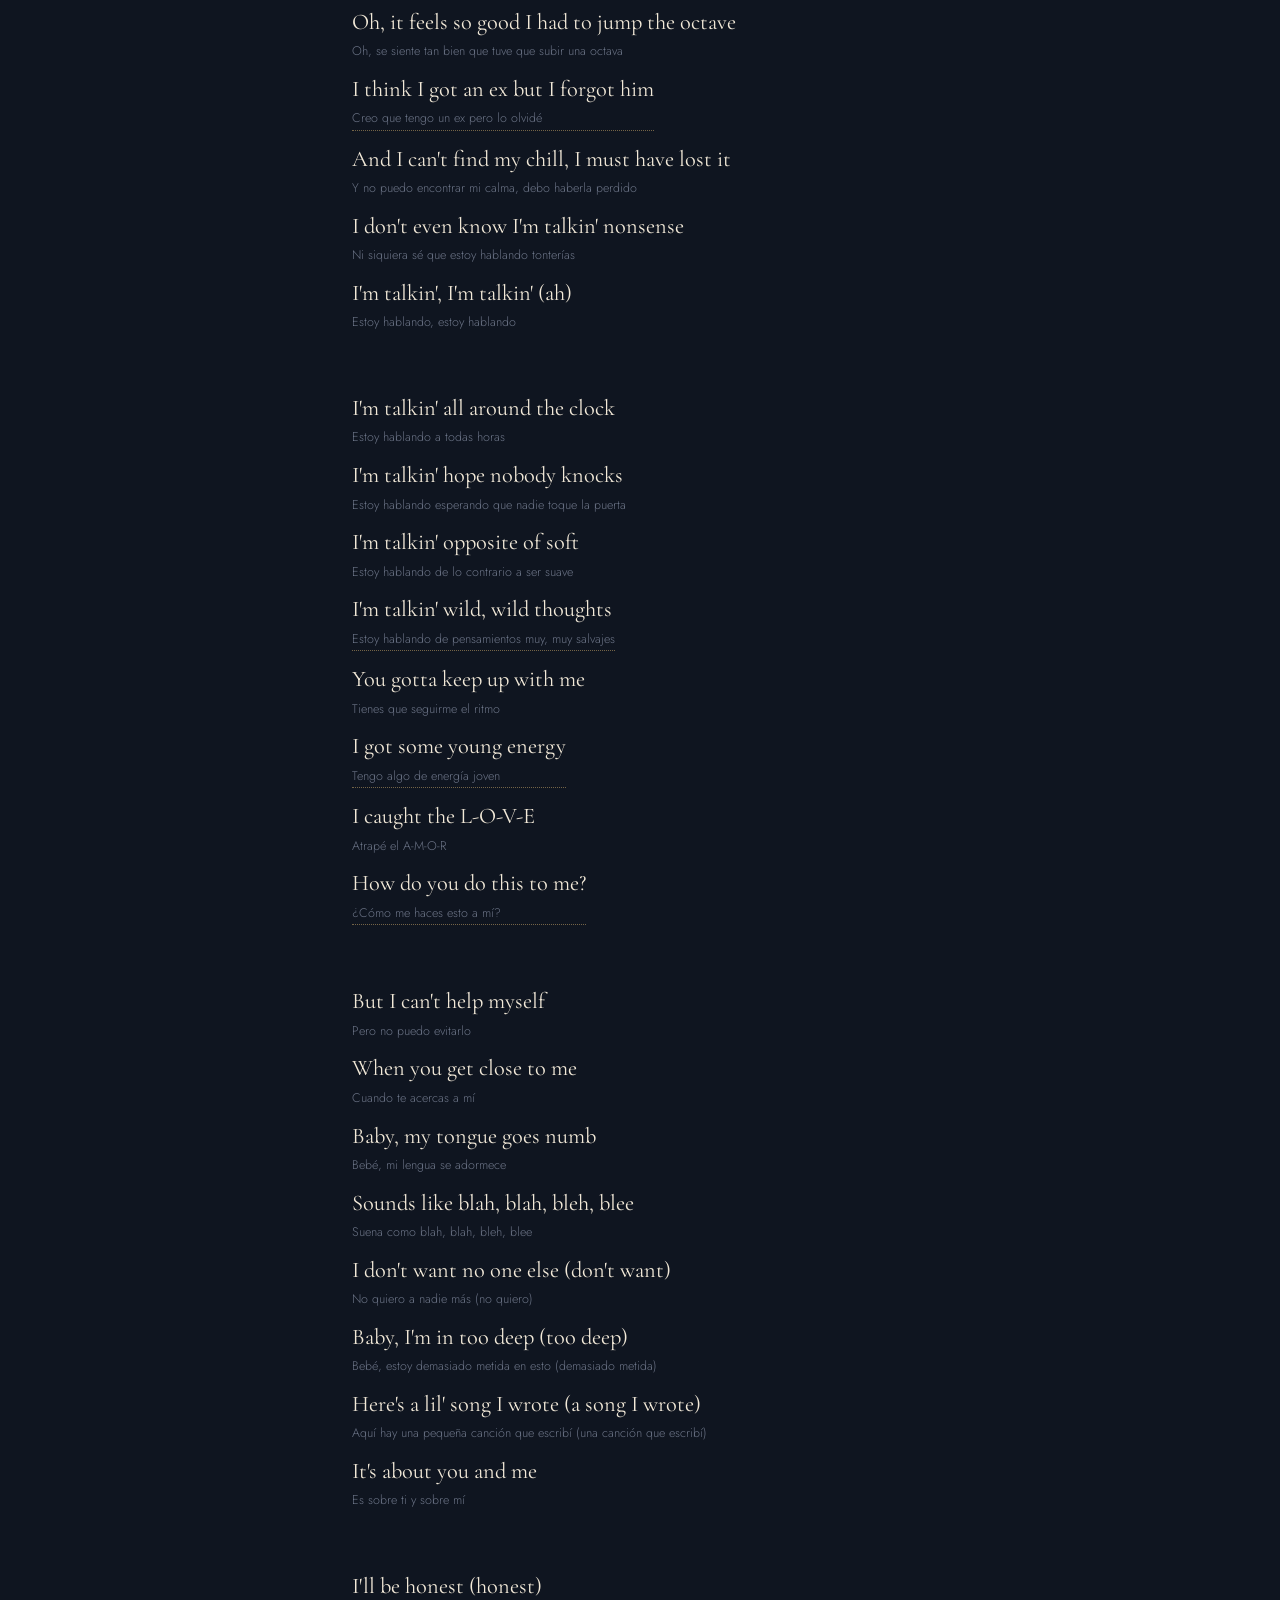
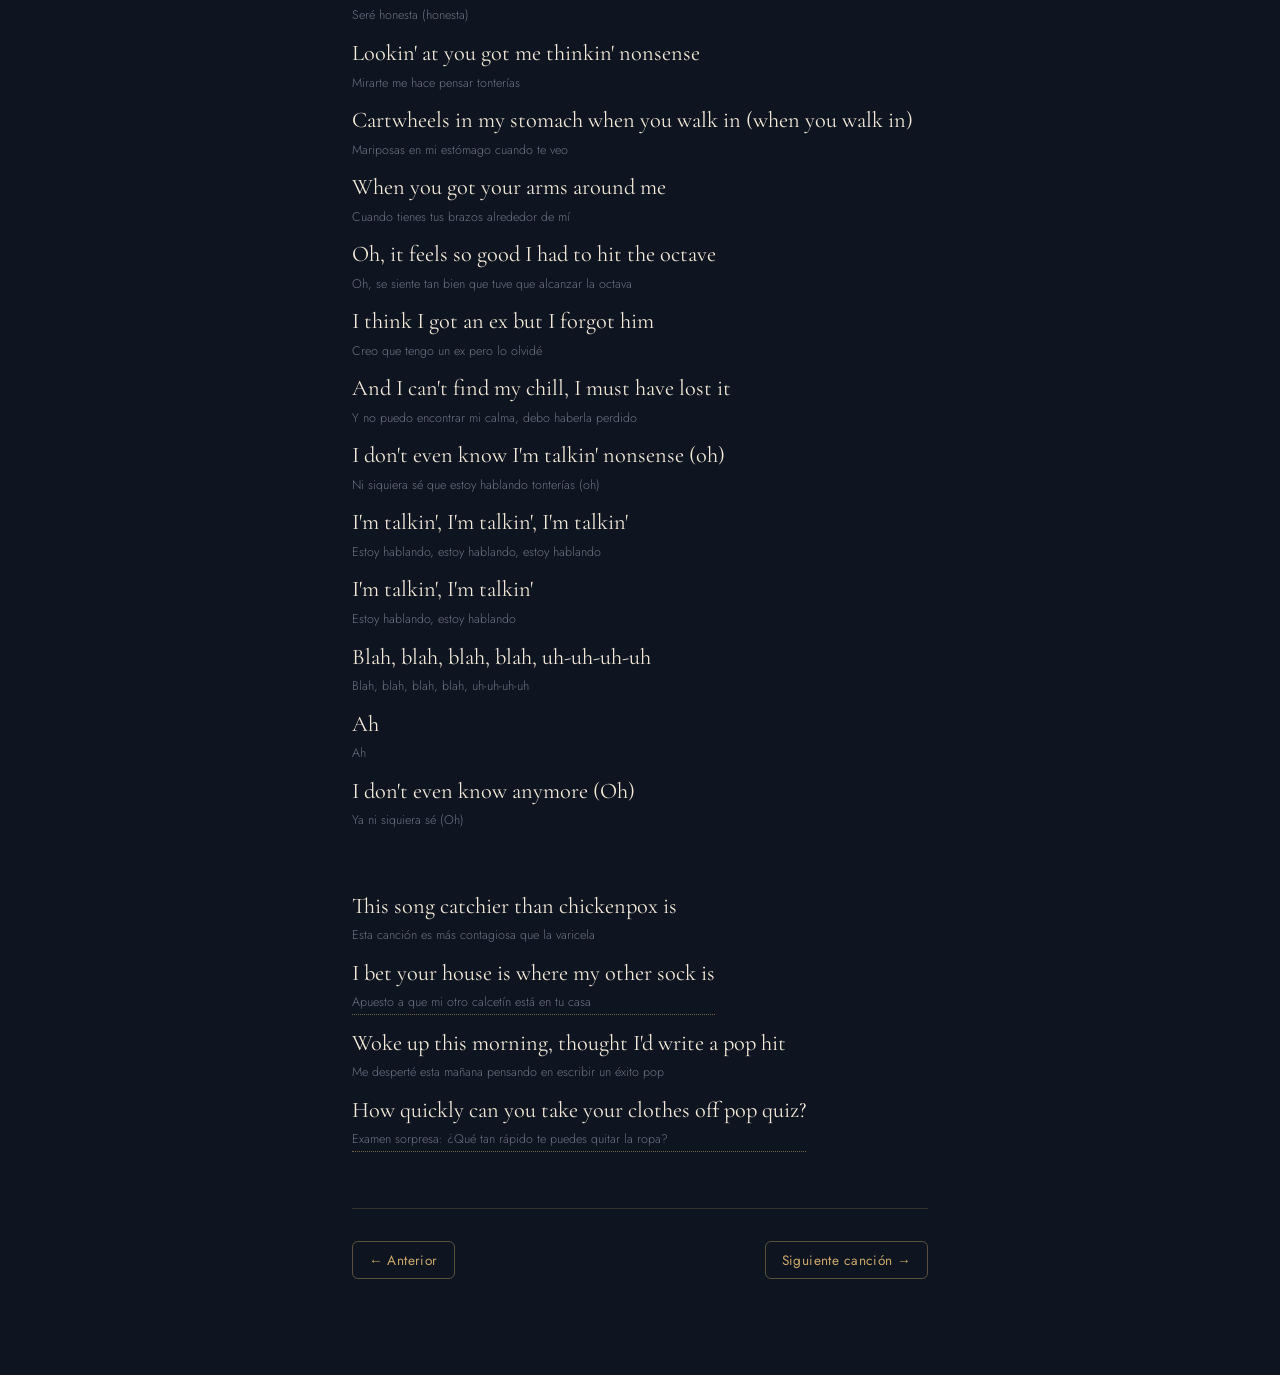
==== commit 2f3b18b3: "Update navigation link to next song" ====
--- a/cancion-1.html
+++ b/cancion-1.html
@@ -3,7 +3,7 @@
 <head>
 <meta charset="UTF-8">
 <meta name="viewport" content="width=device-width, initial-scale=1.0">
-<title>Para la roba medias</title>
+<title>Para la robamedias</title>
 
 <link rel="preconnect" href="https://fonts.googleapis.com">
 <link href="https://fonts.googleapis.com/css2?family=Cormorant+Garamond:ital,wght@0,400;0,500;0,600;1,400;1,500&family=Caveat:wght@400;600;700&family=Jost:wght@300;400;500&display=swap" rel="stylesheet">
@@ -17,17 +17,22 @@
 
   <div class="fondo-estrellas" aria-hidden="true"></div>
 
+  <!-- Esta página NO tiene sobre: el sobre solo existe una vez, en index.html.
+       Por eso "carta" no lleva el atributo "hidden" ni empieza oculta:
+       aparece visible de una vez al cargar la página. -->
   <main id="carta" class="carta carta--visible">
-    <p class="sobre__fecha">12 de marzo</p>
+
+    <p class="sobre__fecha">21 de marzo</p>
+
     <p class="carta__relato">
-      Esta canción se hizo tuya a los pocos días de nuestra primera cita, en especial la parte que habla de no poder decirte nada a la cara, aún me pongo nerviosa a veces cuando me miras. Eres muy guapa.
+      No recuerdo cómo llegué a esta canción, simplemente la escuché un día y pensé de inmediato en ti, definitivamente me tienes hablando (y escribiendo) tonterías. El final lo explica todo. Robamedias. 
     </p>
 
     <!-- ============================================= -->
     <!-- REPRODUCTOR DE AUDIO                           -->
     <!-- ============================================= -->
     <div class="reproductor" id="reproductor">
-      <audio id="audio" src="gorgeous.m4a" preload="metadata"></audio> <!-- CAMBIA la ruta del archivo -->
+      <audio id="audio" src="nonsense.mp3" preload="metadata"></audio> <!-- CAMBIA la ruta del archivo -->
 
       <button id="btn-play" class="reproductor__play" aria-label="Reproducir">
         <svg class="icono-play" viewBox="0 0 24 24" width="18" height="18"><path d="M8 5v14l11-7z" fill="currentColor"/></svg>
@@ -35,8 +40,8 @@
       </button>
 
       <div class="reproductor__info">
-        <p class="reproductor__cancion">Gorgeous</p> <!-- CAMBIA -->
-        <p class="reproductor__artista">Taylor Swift</p> <!-- CAMBIA -->
+        <p class="reproductor__cancion">Nonsense</p> <!-- CAMBIA -->
+        <p class="reproductor__artista">Sabrina Carpenter</p> <!-- CAMBIA -->
       </div>
 
       <div class="reproductor__barra">
@@ -48,112 +53,100 @@
 
     <!-- ============================================= -->
     <!-- LETRA CON NOTAS AL MARGEN                      -->
-    <!-- Cada .estrofa agrupa versos.                   -->
-    <!-- Un verso con nota lleva la clase "verso--nota" -->
-    <!-- y un <aside class="nota"> justo después,        -->
-    <!-- vinculados por data-nota (mismo valor en ambos) -->
+    <!-- Mismo patrón que en index.html: cada verso con -->
+    <!-- nota lleva data-nota="N" y su <aside> hermano.  -->
     <!-- ============================================= -->
     <section class="letra">
 
-       <div class="estrofa">
-         <p class="verso">You should take it as a compliment<span class="traduccion">Deberías tomártelo como un cumplido</span></p>
-         <p class="verso verso--nota" data-nota="1">That I got drunk and made fun of the way you talk<span class="traduccion">Que me haya emborrachado y burlado de tu forma de hablar</span></p>
-         <aside class="nota" data-nota="1">mi lenguaje del amor es hacer bullying, tómalo como halago</aside>
-         <p class="verso">You should think about the consequence<span class="traduccion">Deberías pensar en la consecuencia</span></p>
-         <p class="verso verso--nota" data-nota="2">Of your magnetic field being a little too strong<span class="traduccion">De que tu campo magnético sea un poco demasiado fuerte</span></p>
-         <aside class="nota" data-nota="2">te he dicho que tu aura es muy fuerte?</aside>
-         <p class="verso verso--nota" data-nota="3">And I got a boyfriend, he's older than us<span class="traduccion">Y tengo novio, es mayor que nosotros</span></p>
-         <aside class="nota" data-nota="3">ya no, gracias a Dios jiji</aside>
-         <p class="verso">He's in the club doing, I don't know what<span class="traduccion">Él está en el club haciendo no sé qué</span></p>
-         <p class="verso verso--nota" data-nota="4">You're so cool, it makes me hate you so much (I hate you so much)<span class="traduccion">Eres tan genial que hace que te odie tanto (te odie tanto)</span></p>
-         <aside class="nota" data-nota="4">me caes muy mal</aside>
-         <p class="verso">Whisky on ice, Sunset and Vine<span class="traduccion">Whisky con hielo, Sunset y Vine</span></p>
-         <p class="verso verso--nota" data-nota="5">You've ruined my life, by not being mine<span class="traduccion">Has arruinado mi vida al no ser mía</span></p>
-         <aside class="nota" data-nota="5">aún...</aside>
-       </div>
-     
-       <div class="estrofa">
-         <p class="verso">You're so gorgeous<span class="traduccion">Eres tan guapa</span></p>
-         <p class="verso verso--nota" data-nota="6">I can't say anything to your face<span class="traduccion">Que no puedo decirte nada a la cara</span></p>
-         <aside class="nota" data-nota="6">yo y las que no podemos hacer contacto visual</aside>
-         <p class="verso">'Cause look at your face (gorgeous)<span class="traduccion">Porque mira tu cara (guapa)</span></p>
-         <p class="verso">And I'm so furious<span class="traduccion">Y estoy tan furiosa</span></p>
-         <p class="verso verso--nota" data-nota="7">At you for making me feel this way<span class="traduccion">Contigo por hacerme sentir de esta manera</span></p>
-         <aside class="nota" data-nota="7">me caes muy mal x2</aside>
-         <p class="verso">But what can I say?<span class="traduccion">¿Pero qué puedo decir?</span></p>
-         <p class="verso verso--nota" data-nota="8">You're gorgeous<span class="traduccion">Eres tan guapa</span></p>
-         <aside class="nota" data-nota="8">guiño, guiño</aside>
-       </div>
-     
-       <div class="estrofa">
-         <p class="verso">You should take it as a compliment<span class="traduccion">Deberías tomártelo como un cumplido</span></p>
-         <p class="verso verso--nota" data-nota="9">That I'm talking to everyone here but you (but you, but you)<span class="traduccion">Que le esté hablando a todos aquí menos a ti (menos a ti)</span></p>
-         <aside class="nota" data-nota="9">mi lenguaje del amor es ignorar,ok?</aside>
-         <p class="verso">And you should think about the consequence<span class="traduccion">Y deberías pensar en la consecuencia</span></p>
-         <p class="verso verso--nota" data-nota="10">Of you touching my hand in the darkened room (dark room, dark room)<span class="traduccion">De que toques mi mano en la habitación oscura (habitación oscura)</span></p>
-         <aside class="nota" data-nota="10">o las consecuencias de besarme en un reto...</aside>
-         <p class="verso verso--nota" data-nota="11">If you've got a girlfriend, I'm jealous of her<span class="traduccion">Si tienes novia, estoy celosa de ella</span></p>
-         <aside class="nota" data-nota="11">ya no, gracias a Dios jiji</aside>
-         <p class="verso verso--nota" data-nota="12">But if you're single that's honestly worse<span class="traduccion">Pero si estás soltera, honestamente eso es peor</span></p>
-         <aside class="nota" data-nota="12">sí</aside>
-         <p class="verso">'Cause you're so gorgeous it actually hurts (Honey, it hurts)<span class="traduccion">Porque eres tan guapa que realmente duele (Cariño, duele)</span></p>
-         <p class="verso">Ocean blue eyes looking in mine<span class="traduccion">Ojos como el océano mirando a los míos</span></p>
-         <p class="verso verso--nota" data-nota="13">I feel like I might sink and drown and die<span class="traduccion">Siento que podría hundirme, ahogarme y morir</span></p>
-         <aside class="nota" data-nota="13">podría morir por la forma en que me miras</aside>
-       </div>
-     
-       <!-- Coro repetido: mismo patrón que la primera estrofa de coro, sin notas nuevas -->
-       <div class="estrofa">
-         <p class="verso">You're so gorgeous<span class="traduccion">Eres tan guapa</span></p>
-         <p class="verso">I can't say anything to your face (to your face)<span class="traduccion">No puedo decirte nada a la cara (a tu cara)</span></p>
-         <p class="verso">'Cause look at your face (look at your face)<span class="traduccion">Porque mira tu cara (mira tu cara)</span></p>
-         <p class="verso">And I'm so furious<span class="traduccion">Y estoy tan furiosa</span></p>
-         <p class="verso">At you for making me feel this way (this way)<span class="traduccion">Contigo por hacerme sentir de esta manera (de esta manera)</span></p>
-         <p class="verso">But what can I say?<span class="traduccion">¿Pero qué puedo decir?</span></p>
-         <p class="verso">You're gorgeous<span class="traduccion">Eres tan guapa</span></p>
-       </div>
-     
-       <div class="estrofa">
-         <p class="verso">You make me so happy, it turns back to sad, yeah<span class="traduccion">Me haces tan feliz que se vuelve tristeza, sí</span></p>
-         <p class="verso verso--nota" data-nota="14">There's nothing I hate more than what I can't have<span class="traduccion">No hay nada que odie más que lo que no puedo tener</span></p>
-         <aside class="nota" data-nota="14">oopsie...</aside>
-         <p class="verso">You are so gorgeous it makes me so mad (mmh)<span class="traduccion">Eres tan hermosa que me enoja tanto</span></p>
-         <p class="verso">You make me so happy, it turns back to sad, yeah<span class="traduccion">Me haces tan feliz que se vuelve tristeza, sí</span></p>
-         <p class="verso">There's nothing I hate more than what I can't have and<span class="traduccion">No hay nada que odie más que lo que no puedo tener y</span></p>
-         <p class="verso verso--nota" data-nota="15">Guess I'll just stumble on home to my cats (yeugh)<span class="traduccion">Supongo que iré tropezando a casa con mis gatos</span></p>
-         <aside class="nota" data-nota="15"> bigotes, lulu and fausto</aside>
-         <p class="verso verso--nota" data-nota="16">Alone, unless you wanna come along (oh)<span class="traduccion">Sola, a menos que quieras venir conmigo</span></p>
-         <aside class="nota nota--resaltada" data-nota="16">¿quieres?</aside>
-       </div>
-     
-       <!-- Coro final y outro -->
-       <div class="estrofa">
-         <p class="verso">You're so gorgeous<span class="traduccion">Eres tan guapa</span></p>
-         <p class="verso">I can't say anything to your face (to your face)<span class="traduccion">No puedo decirte nada a la cara (a tu cara)</span></p>
-         <p class="verso">'Cause look at your face (look at your face, gorgeous)<span class="traduccion">Porque mira tu cara (mira tu cara, hermosa)</span></p>
-         <p class="verso">And I'm so furious (I'm so furious)<span class="traduccion">Y estoy tan furiosa (estoy tan furiosa)</span></p>
-         <p class="verso">At you for making me feel this way (feel this way)<span class="traduccion">Contigo por hacerme sentir de esta manera (sentir de esta manera)</span></p>
-         <p class="verso">But what can I say? (I say)<span class="traduccion">¿Pero qué puedo decir? (digo)</span></p>
-         <p class="verso">You're gorgeous<span class="traduccion">Eres hermosa</span></p>
-       </div>
-     
-       <div class="estrofa">
-         <p class="verso">You make me so happy, it turns back to sad, yeah<span class="traduccion">Me haces tan feliz que se vuelve tristeza, sí</span></p>
-         <p class="verso">There's nothing I hate more than what I can't have and<span class="traduccion">No hay nada que odie más que lo que no puedo tener y</span></p>
-         <p class="verso">You are so gorgeous it makes me so mad (mmh)<span class="traduccion">Eres tan hermosa que me enoja tanto</span></p>
-         <p class="verso">You're gorgeous<span class="traduccion">Eres hermosa</span></p>
-         <p class="verso">You make me so happy, it turns back to sad, yeah (it turns back so sad)<span class="traduccion">Me haces tan feliz que se vuelve tristeza, sí (se vuelve tan triste)</span></p>
-         <p class="verso">There's nothing I hate more than what I can't have (what I can have)<span class="traduccion">No hay nada que odie más que lo que no puedo tener (lo que puedo tener)</span></p>
-         <p class="verso">You are so gorgeous it makes me so mad (mmh)<span class="traduccion">Eres tan hermosa que me enoja tanto</span></p>
-         <p class="verso">You're gorgeous<span class="traduccion">Eres hermosa</span></p>
-       </div>
-     
-     </section>
+    <div class="estrofa">
+      <p class="verso">Think I only want one number in my phone<span class="traduccion">Creo que solo quiero un número en mi teléfono</span></p>
+      <p class="verso verso--nota" data-nota="1">I might change your contact to "don't leave me alone"<span class="traduccion">Podría cambiar tu contacto a "no me dejes sola"</span></p>
+      <aside class="nota" data-nota="1">ya deberia cambiar el Andrea Martelo (Mosaico) jajaj</aside>
+      <p class="verso verso--nota" data-nota="2">You said you like my eyes and you like to make 'em roll<span class="traduccion">Dijiste que te gustan mi ojos y te gusta hacerlos rodar</span></p>
+      <aside class="nota" data-nota="2">me tientas todo el tiempo</aside>
+      <p class="verso">Treat me like a queen, now you got me feelin' thrown, oh<span class="traduccion">Trátame como a una reina, ahora me tienes sintiéndome desconcertada, oh</span></p>
+      <p class="verso">But I can't help myself<span class="traduccion">Pero no puedo evitarlo</span></p>
+      <p class="verso">When you get close to me<span class="traduccion">Cuando te acercas a mí</span></p>
+      <p class="verso verso--nota" data-nota="3">Baby, my tongue goes numb<span class="traduccion">Bebé, mi lengua se adormece</span></p>
+      <aside class="nota" data-nota="3">aun me pones nerviosa</aside>
+      <p class="verso">Sounds like bleh, blah, blee<span class="traduccion">Suena como bleh, blah, blee</span></p>
+      <p class="verso">I don't want no one else (don't want)<span class="traduccion">No quiero a nadie más (no quiero)</span></p>
+      <p class="verso">Baby, I'm in too deep<span class="traduccion">Bebé, estoy demasiado metida en esto</span></p>
+      <p class="verso">Here's a lil' song I wrote (a song I wrote)<span class="traduccion">Aquí hay una pequeña canción que escribí (una canción que escribí)</span></p>
+      <p class="verso">It's about you and me (me)<span class="traduccion">Es sobre ti y sobre mí (mí)</span></p>
+    </div>
+  
+    <div class="estrofa">
+      <p class="verso">I'll be honest<span class="traduccion">Seré honesta</span></p>
+      <p class="verso">Lookin' at you got me thinkin' nonsense<span class="traduccion">Mirarte me hace pensar tonterías</span></p>
+      <p class="verso">Cartwheels in my stomach when you walk in<span class="traduccion">Mariposas en mi estómago cuando te veo</span></p>
+      <p class="verso">When you got your arms around me<span class="traduccion">Cuando tienes tus brazos alrededor de mí</span></p>
+      <p class="verso">Oh, it feels so good I had to jump the octave<span class="traduccion">Oh, se siente tan bien que tuve que subir una octava</span></p>
+      <p class="verso verso--nota" data-nota="4">I think I got an ex but I forgot him<span class="traduccion">Creo que tengo un ex pero lo olvidé</span></p>
+      <aside class="nota" data-nota="4">oops jiji</aside>
+      <p class="verso">And I can't find my chill, I must have lost it<span class="traduccion">Y no puedo encontrar mi calma, debo haberla perdido</span></p>
+      <p class="verso">I don't even know I'm talkin' nonsense<span class="traduccion">Ni siquiera sé que estoy hablando tonterías</span></p>
+      <p class="verso">I'm talkin', I'm talkin' (ah)<span class="traduccion">Estoy hablando, estoy hablando</span></p>
+    </div>
+  
+    <div class="estrofa">
+      <p class="verso">I'm talkin' all around the clock<span class="traduccion">Estoy hablando a todas horas</span></p>
+      <p class="verso">I'm talkin' hope nobody knocks<span class="traduccion">Estoy hablando esperando que nadie toque la puerta</span></p>
+      <p class="verso">I'm talkin' opposite of soft<span class="traduccion">Estoy hablando de lo contrario a ser suave</span></p>
+      <p class="verso verso--nota" data-nota="5">I'm talkin' wild, wild thoughts<span class="traduccion">Estoy hablando de pensamientos muy, muy salvajes</span></p>
+      <aside class="nota" data-nota="5">oops</aside>
+      <p class="verso">You gotta keep up with me<span class="traduccion">Tienes que seguirme el ritmo</span></p>
+      <p class="verso verso--nota" data-nota="6">I got some young energy<span class="traduccion">Tengo algo de energía joven</span></p>
+      <aside class="nota" data-nota="6">los 24 son los nuevos 18</aside>
+      <p class="verso">I caught the L-O-V-E<span class="traduccion">Atrapé el A-M-O-R</span></p>
+      <p class="verso verso--nota" data-nota="7">How do you do this to me?<span class="traduccion">¿Cómo me haces esto a mí?</span></p>
+      <aside class="nota" data-nota="7">¿cómo?</aside>
+    </div>
+  
+    <div class="estrofa">
+      <p class="verso">But I can't help myself<span class="traduccion">Pero no puedo evitarlo</span></p>
+      <p class="verso">When you get close to me<span class="traduccion">Cuando te acercas a mí</span></p>
+      <p class="verso">Baby, my tongue goes numb<span class="traduccion">Bebé, mi lengua se adormece</span></p>
+      <p class="verso">Sounds like blah, blah, bleh, blee<span class="traduccion">Suena como blah, blah, bleh, blee</span></p>
+      <p class="verso">I don't want no one else (don't want)<span class="traduccion">No quiero a nadie más (no quiero)</span></p>
+      <p class="verso">Baby, I'm in too deep (too deep)<span class="traduccion">Bebé, estoy demasiado metida en esto (demasiado metida)</span></p>
+      <p class="verso">Here's a lil' song I wrote (a song I wrote)<span class="traduccion">Aquí hay una pequeña canción que escribí (una canción que escribí)</span></p>
+      <p class="verso">It's about you and me<span class="traduccion">Es sobre ti y sobre mí</span></p>
+    </div>
+  
+    <div class="estrofa">
+      <p class="verso">I'll be honest (honest)<span class="traduccion">Seré honesta (honesta)</span></p>
+      <p class="verso">Lookin' at you got me thinkin' nonsense<span class="traduccion">Mirarte me hace pensar tonterías</span></p>
+      <p class="verso">Cartwheels in my stomach when you walk in (when you walk in)<span class="traduccion">Mariposas en mi estómago cuando te veo</span></p>
+      <p class="verso">When you got your arms around me<span class="traduccion">Cuando tienes tus brazos alrededor de mí</span></p>
+      <p class="verso">Oh, it feels so good I had to hit the octave<span class="traduccion">Oh, se siente tan bien que tuve que alcanzar la octava</span></p>
+      <p class="verso">I think I got an ex but I forgot him<span class="traduccion">Creo que tengo un ex pero lo olvidé</span></p>
+      <p class="verso">And I can't find my chill, I must have lost it<span class="traduccion">Y no puedo encontrar mi calma, debo haberla perdido</span></p>
+      <p class="verso">I don't even know I'm talkin' nonsense (oh)<span class="traduccion">Ni siquiera sé que estoy hablando tonterías (oh)</span></p>
+      <p class="verso">I'm talkin', I'm talkin', I'm talkin'<span class="traduccion">Estoy hablando, estoy hablando, estoy hablando</span></p>
+      <p class="verso">I'm talkin', I'm talkin'<span class="traduccion">Estoy hablando, estoy hablando</span></p>
+      <p class="verso">Blah, blah, blah, blah, uh-uh-uh-uh<span class="traduccion">Blah, blah, blah, blah, uh-uh-uh-uh</span></p>
+      <p class="verso">Ah<span class="traduccion">Ah</span></p>
+      <p class="verso">I don't even know anymore (Oh)<span class="traduccion">Ya ni siquiera sé (Oh)</span></p>
+    </div>
+  
+    <!-- Outro humorístico de Sabrina (Ajustado con tus notas personalizadas) -->
+    <div class="estrofa">
+      <p class="verso">This song catchier than chickenpox is<span class="traduccion">Esta canción es más contagiosa que la varicela</span></p>
+      <p class="verso verso--nota" data-nota="8">I bet your house is where my other sock is<span class="traduccion">Apuesto a que mi otro calcetín está en tu casa</span></p>
+      <aside class="nota" data-nota="8">robamedias</aside>
+      <p class="verso">Woke up this morning, thought I'd write a pop hit<span class="traduccion">Me desperté esta mañana pensando en escribir un éxito pop</span></p>
+      <p class="verso verso--nota" data-nota="9">How quickly can you take your clothes off pop quiz?<span class="traduccion">Examen sorpresa: ¿Qué tan rápido te puedes quitar la ropa?</span></p>
+      <aside class="nota nota--resaltada" data-nota="9">o quitármela a mí</aside>
+    </div>
+  
+  </section>
 
-    <!-- Navegación entre canciones del mixtape.
-         CAMBIA el href si le pones otro nombre al archivo de la siguiente canción. -->
+
+    <!-- Navegación: esta página SÍ tiene "anterior" (vuelve a la portada / canción 1)
+         y "siguiente" (a la canción 3). CAMBIA los href según tus archivos. -->
     <nav class="navegacion">
-      <a href="index.html" class="navegacion__anterior">← Inicio</a>
+      <a href="index.html" class="navegacion__anterior">← Anterior</a>
       <a href="cancion-2.html" class="navegacion__siguiente">Siguiente canción →</a>
     </nav>
 
--- a/style.css
+++ b/style.css
@@ -244,6 +244,30 @@
   transform: translateY(0);
 }
 
+/* Fecha pequeña al inicio de cada canción (misma línea visual que
+   la fecha del sobre, reutilizable en cualquier página) */
+.fecha {
+  font-family: var(--fuente-interfaz);
+  font-size: 0.75rem;
+  letter-spacing: 0.1em;
+  text-transform: uppercase;
+  color: var(--gris-azulado);
+  margin-bottom: var(--espacio-s);
+  text-align: center;
+}
+
+/* Relato o introducción al inicio de cada canción, en la misma
+   fuente manuscrita que usábamos antes en la firma */
+.carta__relato {
+  font-family: var(--fuente-notas);
+  font-size: 1.6rem;
+  line-height: 1.5;
+  color: var(--crema);
+  text-align: center;
+  max-width: 46ch;
+  margin: 0 auto var(--espacio-l);
+}
+
 /* --- Reproductor --- */
 .reproductor {
   display: flex;
@@ -512,15 +536,10 @@
   text-align: right;
 }
 
-/* Relato o introducción al inicio de cada canción */
-.carta__relato {
+.carta__firma {
   font-family: var(--fuente-notas);
   font-size: 1.6rem;
-  line-height: 1.5;
-  color: var(--crema);
-  text-align: center;
-  max-width: 46ch;
-  margin: 0 auto var(--espacio-l);
+  color: var(--dorado);
 }
 
 /* --- Navegación entre canciones --- */
@@ -577,3 +596,18 @@
   .reproductor__info { max-width: 80px; }
   .sello { width: 56px; height: 56px; }
 }
+
+/* Reproductor angosto: la barra de progreso (con sus tiempos) no cabe
+   en la misma fila que el botón de play y la info de la canción, así
+   que baja a su propia fila completa para que nada se salga del borde. */
+@media (max-width: 480px) {
+  .reproductor {
+    flex-wrap: wrap;
+    row-gap: var(--espacio-xs);
+  }
+
+  .reproductor__barra {
+    flex-basis: 100%;
+    order: 3;
+  }
+}
